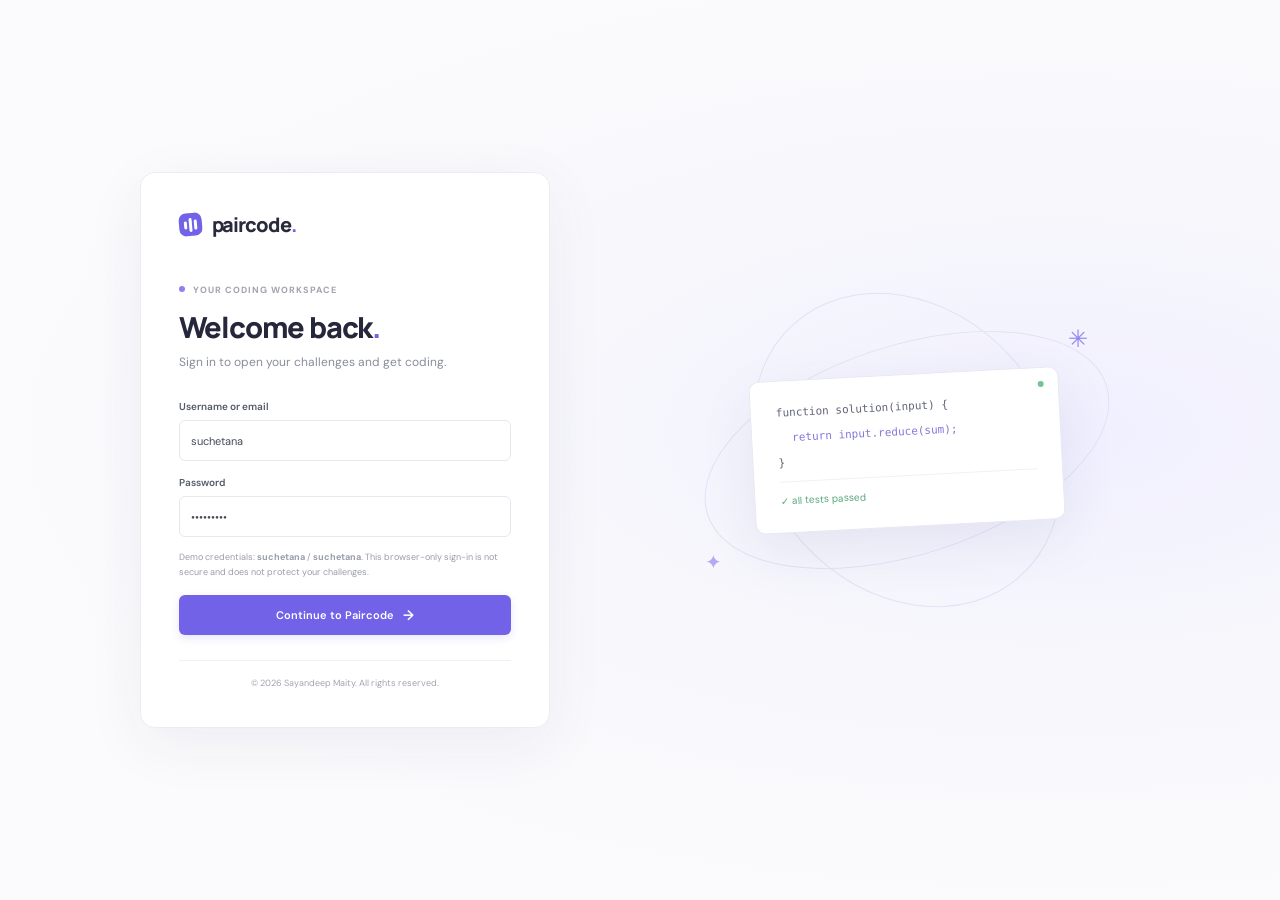
==== index.html @ 91f53c42 "Add Paircode challenge platform Co-authored-by: Copilot <223556219+Copilot@users.noreply.github.com>" ====
<!doctype html>
<html lang="en">
  <head>
    <meta charset="UTF-8" />
    <meta name="viewport" content="width=device-width, initial-scale=1.0" />
    <meta name="theme-color" content="#f6f7fb" />
    <title>Paircode — Coding challenges, together</title>
    <link rel="preconnect" href="https://fonts.googleapis.com" />
    <link rel="preconnect" href="https://fonts.gstatic.com" crossorigin />
    <link href="https://fonts.googleapis.com/css2?family=DM+Mono:wght@400;500&family=DM+Sans:wght@400;500;600;700&family=Manrope:wght@400;500;600;700;800&display=swap" rel="stylesheet" />
    <link rel="stylesheet" href="styles.css" />
  </head>
  <body>
    <section class="login-screen" id="login-screen" aria-labelledby="login-title">
      <div class="login-card">
        <a class="brand login-brand" href="#" aria-label="Paircode home">
          <span class="brand-mark"><span></span><span></span><span></span></span>
          <span>paircode<span class="brand-period">.</span></span>
        </a>
        <div class="login-heading">
          <span class="eyebrow"><span class="live-dot"></span> YOUR CODING WORKSPACE</span>
          <h1 id="login-title">Welcome back<span class="brand-period">.</span></h1>
          <p>Sign in to open your challenges and get coding.</p>
        </div>
        <form class="login-form" id="login-form">
          <label class="login-field">
            <span>Username or email</span>
            <input name="username" type="text" autocomplete="username" value="suchetana" placeholder="you@example.com" required />
          </label>
          <label class="login-field">
            <span>Password</span>
            <input name="password" type="password" autocomplete="current-password" value="suchetana" placeholder="Enter your password" required />
          </label>
          <p class="login-notice">Demo credentials: <strong>suchetana</strong> / <strong>suchetana</strong>. This browser-only sign-in is not secure and does not protect your challenges.</p>
          <p class="login-error" id="login-error" role="alert" hidden></p>
          <button class="login-submit" type="submit">Continue to Paircode <span>→</span></button>
        </form>
        <footer class="copyright">© 2026 Sayandeep Maity. All rights reserved.</footer>
      </div>
      <div class="login-decoration" aria-hidden="true">
        <div class="decoration-orbit orbit-one"></div>
        <div class="decoration-orbit orbit-two"></div>
        <div class="decoration-card"><span class="decoration-dot"></span><code>function solution(input) {</code><code class="decoration-indent">return input.reduce(sum);</code><code>}</code><span class="decoration-check">✓ all tests passed</span></div>
        <span class="decoration-spark spark-one">✳</span>
        <span class="decoration-spark spark-two">✦</span>
      </div>
    </section>

    <div class="app-shell" id="app-shell" hidden>
      <aside class="sidebar">
        <a class="brand" href="#" aria-label="Paircode home">
          <span class="brand-mark"><span></span><span></span><span></span></span>
          <span>paircode<span class="brand-period">.</span></span>
        </a>

        <div class="sidebar-section-heading">
          <span>YOUR WORKSPACE</span>
          <button class="icon-button add-question-button" aria-label="Add a question" title="Add a question">+</button>
        </div>
        <button class="nav-item active" id="all-challenges-button">
          <span class="nav-icon grid-icon">▦</span>
          <span>All challenges</span>
          <span class="nav-count" id="challenge-count">3</span>
        </button>
        <div class="sidebar-label">CHALLENGES</div>
        <nav class="challenge-list" id="challenge-list" aria-label="Challenges"></nav>

        <div class="sidebar-bottom">
          <div class="sidebar-tip">
            <div class="tip-icon">✳</div>
            <strong>Make it yours</strong>
            <p>Add a question and invite someone to solve it with you.</p>
            <button class="text-button add-question-button">Create a challenge <span>↗</span></button>
          </div>
          <div class="profile">
            <div class="avatar">Y</div>
            <div class="profile-copy"><strong>Your workspace</strong><span>Free plan</span></div>
            <button class="icon-button more-button" aria-label="Workspace options">···</button>
          </div>
        </div>
      </aside>

      <main class="main-area">
        <header class="topbar">
          <div class="breadcrumb"><span>Workspace</span><span class="crumb-slash">/</span><strong id="breadcrumb-title">Challenges</strong></div>
          <div class="topbar-actions">
            <button class="workspace-action" id="progress-button" aria-label="Open progress tracker"><span class="action-icon">◔</span><span>Progress</span><b id="progress-count">0/3</b></button>
            <button class="workspace-action" id="submissions-button" aria-label="Open submission history"><span class="action-icon">▤</span><span>Submissions</span><b id="submission-count">0</b></button>
            <div class="avatar-stack" aria-label="You are working solo">
              <div class="mini-avatar">Y</div>
              <button class="invite-button" id="invite-button"><span>＋</span> Invite</button>
            </div>
            <span class="topbar-divider"></span>
            <button class="icon-button help-button" id="help-button" aria-label="Help">?</button>
          </div>
        </header>

        <div class="workspace-content">
          <section class="problem-panel" aria-label="Challenge details">
            <div class="problem-scroll">
              <div class="problem-meta">
                <span class="eyebrow"><span class="live-dot"></span> CODING CHALLENGE</span>
                <button class="icon-button problem-menu" aria-label="Challenge options">···</button>
              </div>
              <div class="problem-title-row">
                <div>
                  <h1 id="problem-title">Sum Two Numbers</h1>
                  <div class="problem-tags" id="problem-tags"></div>
                </div>
              </div>
              <p class="problem-description" id="problem-description"></p>
              <div class="section-rule"></div>
              <section class="description-section">
                <h2><span class="section-symbol">▤</span> Description</h2>
                <div id="problem-body" class="rich-copy"></div>
              </section>
              <section class="description-section examples-section">
                <h2><span class="section-symbol">◉</span> Examples</h2>
                <div id="examples-list"></div>
              </section>
              <section class="description-section constraints-section">
                <h2><span class="section-symbol">⌘</span> Notes</h2>
                <ul id="notes-list"></ul>
              </section>
            </div>
            <div class="problem-footer">
              <span class="keyboard-hint"><kbd>⌘</kbd><kbd>↵</kbd> to run</span>
              <span class="saved-indicator"><span></span> All changes saved</span>
            </div>
          </section>

          <section class="editor-panel" aria-label="Code editor and test results">
            <div class="editor-topbar">
              <div class="file-tab"><span class="js-badge">JS</span><span>solution.js</span><span class="unsaved-dot" id="unsaved-dot"></span></div>
              <div class="editor-tools">
                <button class="editor-tool" id="reset-button" title="Reset code to starter">↺ <span>Reset</span></button>
                <span class="tool-divider"></span>
                <label class="language-select-wrap">
                  <span class="sr-only">Programming language</span>
                  <select id="language-select" aria-label="Programming language">
                    <option value="javascript">JavaScript</option>
                  </select>
                  <span class="select-caret">⌄</span>
                </label>
              </div>
            </div>
            <div class="editor-workspace">
              <div class="line-numbers" id="line-numbers" aria-hidden="true"></div>
              <textarea id="code-editor" spellcheck="false" autocapitalize="off" autocomplete="off" aria-label="JavaScript code editor"></textarea>
            </div>
            <div class="editor-statusbar">
              <span><span class="status-dot"></span> JavaScript</span>
              <span>UTF-8</span>
              <span>Spaces: 2</span>
              <span class="editor-status-right">Ln <b id="cursor-line">1</b>, Col <b id="cursor-column">1</b></span>
            </div>
            <div class="results-panel">
              <div class="results-header">
                <div class="results-title"><span class="results-icon">▤</span><strong>Test results</strong><span class="case-count" id="case-count">3 cases</span></div>
                <div class="result-actions">
                  <button class="run-button" id="run-button"><span class="play-icon">▶</span> Run tests <kbd>⌘ ↵</kbd></button>
                  <button class="submit-button" id="submit-button"><span>✓</span> Submit solution</button>
                </div>
              </div>
              <div class="results-content" id="results-content">
                <div class="empty-results">
                  <div class="empty-check">✓</div>
                  <div><strong>Ready when you are</strong><p>Run your code against the test cases to see how it does.</p></div>
                </div>
              </div>
              <div class="results-footer">
                <span id="result-summary">No runs yet</span>
                <button class="add-case-button" id="add-case-button"><span>＋</span> Add test case</button>
              </div>
            </div>
          </section>
        </div>
        <footer class="site-footer">© 2026 Sayandeep Maity. All rights reserved.</footer>
      </main>
    </div>

    <div class="toast" id="toast" role="status" aria-live="polite"></div>
    <dialog class="modal" id="question-modal">
      <form id="question-form" method="dialog">
        <div class="modal-heading">
          <div><span class="modal-kicker">NEW CHALLENGE</span><h2>Create a question</h2><p>Set a prompt and the test cases your solver needs to pass.</p></div>
          <button class="modal-close" type="button" aria-label="Close">×</button>
        </div>
        <label class="form-field"><span>Question title</span><input name="title" required maxlength="70" placeholder="e.g. Find the missing number" /></label>
        <div class="form-row">
          <label class="form-field"><span>Difficulty</span><select name="difficulty"><option>Easy</option><option>Medium</option><option>Hard</option></select></label>
          <label class="form-field"><span>Topic</span><input name="topic" maxlength="24" placeholder="e.g. Arrays" /></label>
        </div>
        <label class="form-field"><span>Question description</span><textarea name="description" required rows="4" placeholder="Describe the problem and what the function should return."></textarea></label>
        <div class="form-field">
          <span>Test cases <small>Use valid JSON for both input and expected output.</small></span>
          <div class="test-case-fields" id="new-question-tests"></div>
          <button class="subtle-button" type="button" id="add-question-test">＋ Add another test case</button>
        </div>
        <div class="modal-actions"><button class="cancel-button" type="button">Cancel</button><button class="primary-button" type="submit">Create challenge <span>→</span></button></div>
      </form>
    </dialog>

    <dialog class="modal compact-modal" id="case-modal">
      <form id="case-form" method="dialog">
        <div class="modal-heading"><div><span class="modal-kicker">TEST CASE</span><h2>Add a test case</h2><p>Give your solution another input to handle.</p></div><button class="modal-close" type="button" aria-label="Close">×</button></div>
        <label class="form-field"><span>Input <small>Valid JSON, such as [2, 7]</small></span><textarea name="input" required rows="3" placeholder="[2, 7]"></textarea></label>
        <label class="form-field"><span>Expected output <small>Valid JSON, such as 9</small></span><textarea name="expected" required rows="2" placeholder="9"></textarea></label>
        <div class="modal-actions"><button class="cancel-button" type="button">Cancel</button><button class="primary-button" type="submit">Add case <span>→</span></button></div>
      </form>
    </dialog>
    <dialog class="modal tracker-dialog" id="progress-modal">
      <div class="modal-heading">
        <div><span class="modal-kicker">YOUR ACTIVITY</span><h2>Progress tracker</h2><p>See what you have solved and what you are working on.</p></div>
        <button class="modal-close" type="button" aria-label="Close">×</button>
      </div>
      <div class="progress-overview">
        <div class="progress-ring" id="progress-ring"><strong id="progress-percentage">0%</strong><span>complete</span></div>
        <div class="progress-overview-copy"><strong id="progress-headline">0 of 3 challenges solved</strong><p>Pass every test case and submit your solution to mark a challenge complete.</p></div>
      </div>
      <div class="progress-track"><span id="progress-bar"></span></div>
      <div class="tracker-list" id="progress-list"></div>
      <p class="local-data-note">Progress is saved in this browser only. It is not shared with other participants.</p>
    </dialog>
    <dialog class="modal tracker-dialog submissions-dialog" id="submissions-modal">
      <div class="modal-heading">
        <div><span class="modal-kicker">YOUR CODE</span><h2>Submission history</h2><p>Review the code and test results from each submission.</p></div>
        <button class="modal-close" type="button" aria-label="Close">×</button>
      </div>
      <div class="submission-list" id="submission-list"></div>
      <p class="local-data-note">Submissions are saved in this browser only.</p>
    </dialog>
    <script src="app.js"></script>
  </body>
</html>
---- styles.css ----
:root {
  color-scheme: light;
  --ink: #25283a;
  --muted: #8c91a1;
  --line: #eceef3;
  --purple: #7162e8;
  --purple-dark: #5e50d1;
  --sidebar: #fbfbfd;
  --mono: "DM Mono", monospace;
  --sans: "DM Sans", sans-serif;
  --display: "Manrope", sans-serif;
}

* { box-sizing: border-box; }
body { margin: 0; min-width: 340px; min-height: 100vh; color: var(--ink); background: #f5f6fa; font-family: var(--sans); font-size: 13px; }
button, input, textarea, select { font: inherit; }
button { color: inherit; }
.app-shell { display: flex; min-height: 100vh; }
.sidebar { width: 244px; flex: 0 0 244px; display: flex; flex-direction: column; padding: 27px 15px 14px; background: var(--sidebar); border-right: 1px solid #eceef3; }
.brand { display: flex; align-items: center; gap: 10px; margin: 0 0 43px 9px; color: #292a3c; text-decoration: none; font-family: var(--display); font-size: 20px; font-weight: 800; letter-spacing: -1.1px; }
.brand-period { color: var(--purple); }
.brand-mark { height: 23px; width: 23px; display: flex; align-items: center; justify-content: center; gap: 2px; border-radius: 7px; background: var(--purple); transform: rotate(-5deg); }
.brand-mark span { width: 3px; border-radius: 3px; background: white; }
.brand-mark span:nth-child(1) { height: 8px; }.brand-mark span:nth-child(2) { height: 14px; }.brand-mark span:nth-child(3) { height: 10px; }
.sidebar-section-heading { padding: 0 8px 11px; display: flex; align-items: center; justify-content: space-between; color: #a5a9b7; font-size: 9px; font-weight: 700; letter-spacing: 1.05px; }
.icon-button { display: inline-flex; align-items: center; justify-content: center; border: 0; color: #999eac; background: transparent; cursor: pointer; }
.add-question-button.icon-button { width: 22px; height: 22px; border: 1px solid #e7e8ee; border-radius: 7px; color: #6f7280; font-size: 16px; }
.nav-item { display: flex; align-items: center; width: 100%; gap: 11px; border: 0; padding: 10px 10px; border-radius: 7px; color: #656a7b; background: transparent; text-align: left; cursor: pointer; font-size: 12px; }
.nav-item.active { color: #5e51d3; background: #f0efff; font-weight: 600; }
.nav-icon { width: 16px; text-align: center; font-size: 15px; }
.nav-count { margin-left: auto; color: #969aaa; font-size: 11px; }
.sidebar-label { margin: 31px 8px 10px; color: #a5a9b7; font-size: 9px; font-weight: 700; letter-spacing: 1px; }
.challenge-list { display: grid; gap: 4px; }
.challenge-item { display: flex; align-items: flex-start; gap: 9px; width: 100%; border: 0; border-radius: 7px; padding: 9px 8px; color: #717687; background: transparent; text-align: left; cursor: pointer; font-size: 11px; line-height: 1.45; transition: background .16s, color .16s; }
.challenge-item:hover { background: #f2f2f8; }.challenge-item.selected { color: #383a4c; background: #f3f2fb; font-weight: 600; }
.challenge-bullet { width: 7px; height: 7px; margin-top: 4px; flex: 0 0 7px; border: 1.5px solid #aaa4f3; border-radius: 50%; }
.challenge-item.selected .challenge-bullet { border-color: var(--purple); background: var(--purple); }
.sidebar-bottom { margin-top: auto; }
.sidebar-tip { margin: 16px 0 17px; padding: 14px 12px 12px; border: 1px solid #eeedf8; border-radius: 9px; background: linear-gradient(135deg,#f7f6ff,#fcfbff); }
.tip-icon { margin-bottom: 7px; color: var(--purple); font-size: 17px; }.sidebar-tip strong { font-size: 11px; }
.sidebar-tip p { margin: 6px 0 11px; color: #858a9a; font-size: 10px; line-height: 1.55; }
.text-button { display: flex; align-items: center; gap: 7px; border: 0; padding: 0; color: #6356d8; background: transparent; cursor: pointer; font-size: 10px; font-weight: 600; }
.profile { display: flex; align-items: center; gap: 9px; border-top: 1px solid var(--line); padding: 13px 3px 0; }
.avatar,.mini-avatar { display: grid; place-items: center; border-radius: 50%; color: white; background: #edaa7f; font-family: var(--display); font-weight: 700; }
.avatar { width: 30px; height: 30px; font-size: 12px; }.profile-copy { display: grid; gap: 3px; }.profile-copy strong { font-size: 10px; }.profile-copy span { color: #9b9eab; font-size: 9px; }.more-button { margin-left: auto; font-size: 16px; letter-spacing: 1px; }
.main-area { min-width: 0; flex: 1; }
.topbar { height: 66px; display: flex; align-items: center; justify-content: space-between; padding: 0 33px; border-bottom: 1px solid #eaecf2; background: rgba(255,255,255,.7); }
.breadcrumb { display: flex; align-items: center; gap: 11px; color: #a1a5b1; font-size: 11px; }.breadcrumb strong { color: #44475a; font-weight: 600; }.crumb-slash { color: #d1d3dc; }
.topbar-actions { display: flex; align-items: center; gap: 16px; }.avatar-stack { display: flex; align-items: center; }.mini-avatar { width: 24px; height: 24px; border: 2px solid white; font-size: 9px; }
.invite-button { height: 29px; margin-left: 7px; padding: 0 10px; border: 1px solid #e7e8ef; border-radius: 6px; color: #55596b; background: white; cursor: pointer; font-size: 10px; font-weight: 600; box-shadow: 0 1px 2px #20204408; }.invite-button span { color: #7162e8; font-size: 13px; margin-right: 4px; }
.topbar-divider { height: 19px; border-left: 1px solid #eaebf0; }.help-button { width: 22px; height: 22px; border: 1px solid #dcdfe8; border-radius: 50%; font-size: 11px; }
.workspace-content { height: calc(100vh - 96px); min-height: 530px; display: grid; grid-template-columns: minmax(310px, 40.5%) minmax(460px, 59.5%); padding: 20px 22px 22px; gap: 17px; }
.problem-panel,.editor-panel { min-width: 0; border: 1px solid #eaebf1; border-radius: 10px; background: #fff; box-shadow: 0 2px 9px #29294706; overflow: hidden; }
.problem-panel { display: flex; flex-direction: column; }.problem-scroll { min-height: 0; flex: 1; overflow-y: auto; padding: 26px 26px 20px; }
.problem-meta { display: flex; align-items: center; justify-content: space-between; }.eyebrow,.modal-kicker { color: #a0a3b0; font-size: 9px; letter-spacing: 1px; font-weight: 700; }.live-dot { display: inline-block; width: 6px; height: 6px; margin: 0 5px 1px 0; border-radius: 50%; background: #8c80f3; }
.problem-menu { font-size: 17px; letter-spacing: 1px; }.problem-title-row { margin-top: 16px; }
h1 { margin: 0; color: #25273a; font-family: var(--display); font-size: clamp(22px,2.3vw,29px); line-height: 1.25; letter-spacing: -1.15px; font-weight: 800; }
.problem-tags { display: flex; gap: 7px; margin-top: 12px; }.tag { padding: 4px 8px; border: 1px solid #eeeef3; border-radius: 5px; color: #797e8e; background: #fafafd; font-size: 9px; }.tag.easy { color: #4f9e77; border-color: #e2f2e8; background: #f2fbf5; }.tag.medium { color: #c1843e; border-color: #f5e9d8; background: #fffbf4; }.tag.hard { color: #cf6767; border-color: #f5e0e0; background: #fff7f7; }
.problem-description { margin: 16px 0 20px; color: #828797; font-size: 12px; line-height: 1.7; }.section-rule { height: 1px; margin-bottom: 20px; background: #f0f1f5; }
.description-section { margin-bottom: 23px; }.description-section h2 { display: flex; align-items: center; gap: 8px; margin: 0 0 11px; color: #44475a; font-family: var(--display); font-size: 12px; font-weight: 700; }.section-symbol { color: #8e83e9; font-size: 14px; }
.rich-copy { color: #777c8c; font-size: 11px; line-height: 1.8; white-space: pre-line; }.rich-copy strong { color: #525667; font-weight: 600; }
.example-card { margin-bottom: 8px; padding: 11px 12px; border: 1px solid #f0f0f4; border-radius: 7px; background: #fbfbfd; }.example-title { margin-bottom: 7px; color: #999daa; font-size: 9px; font-weight: 600; }.example-line { display: flex; gap: 10px; margin-top: 4px; color: #838898; font-size: 10px; }.example-line code { color: #53576a; font-family: var(--mono); font-size: 9px; overflow-wrap: anywhere; }.example-line .line-key { width: 45px; flex: 0 0 45px; color: #a1a5b1; }
.constraints-section ul { margin: 0; padding-left: 15px; color: #828797; font-size: 10px; line-height: 1.9; }.constraints-section li::marker { color: #b2aaf1; }
.problem-footer { height: 42px; flex: 0 0 42px; display: flex; align-items: center; justify-content: space-between; padding: 0 17px; border-top: 1px solid #f0f1f5; color: #a1a5b2; font-size: 9px; }.keyboard-hint { display: flex; align-items: center; gap: 4px; }.keyboard-hint kbd,.run-button kbd { padding: 2px 4px; border: 1px solid #ececf2; border-radius: 4px; color: #9397a5; background: #fafafd; font: 9px var(--sans); }.saved-indicator { display: flex; align-items: center; gap: 5px; }.saved-indicator span { width: 5px; height: 5px; border-radius: 50%; background: #6ec496; }
.editor-panel { display: flex; flex-direction: column; }.editor-topbar { height: 45px; flex: 0 0 45px; display: flex; align-items: center; justify-content: space-between; padding: 0 16px; border-bottom: 1px solid #eff0f5; }.file-tab { align-self: stretch; display: flex; align-items: center; gap: 7px; border-bottom: 2px solid var(--purple); color: #55596b; font-size: 10px; }.js-badge { display: grid; place-items: center; width: 15px; height: 15px; border-radius: 3px; color: #806d19; background: #f5de65; font-size: 8px; font-weight: 700; }.unsaved-dot { display: none; width: 5px; height: 5px; border-radius: 50%; background: #f2a64b; }.unsaved-dot.visible { display: inline-block; }
.editor-tools { display: flex; align-items: center; gap: 11px; }.editor-tool { border: 0; color: #898d9a; background: transparent; cursor: pointer; font-size: 11px; }.editor-tool span { margin-left: 3px; font-size: 10px; }.tool-divider { height: 17px; border-left: 1px solid #eceef2; }.language-select-wrap { position: relative; display: flex; align-items: center; }.language-select-wrap select { appearance: none; width: 92px; border: 0; outline: 0; color: #686c7c; background: transparent; cursor: pointer; font-size: 10px; }.select-caret { margin-left: -13px; color: #a3a6b2; pointer-events: none; }
.editor-workspace { position: relative; min-height: 190px; flex: 1; display: flex; padding: 17px 13px 17px 0; background: #fdfdff; overflow: auto; }.line-numbers { width: 46px; flex: 0 0 46px; padding: 0 13px 0 0; color: #c0c2cc; text-align: right; white-space: pre; user-select: none; font: 11px/21px var(--mono); }.editor-workspace textarea { min-width: 0; min-height: 100%; flex: 1; resize: none; border: 0; outline: 0; padding: 0; color: #4c5062; background: transparent; tab-size: 2; white-space: pre; font: 11px/21px var(--mono); caret-color: var(--purple); }.editor-workspace textarea::selection { background: #e8e5ff; }
.editor-statusbar { height: 25px; flex: 0 0 25px; display: flex; align-items: center; gap: 15px; padding: 0 12px; border-top: 1px solid #f0f1f5; color: #a1a5b2; background: #fbfbfd; font-size: 9px; }.status-dot { display: inline-block; width: 5px; height: 5px; margin-right: 4px; border-radius: 50%; background: #e9ca53; }.editor-status-right { margin-left: auto; }.editor-status-right b { color: #777b89; font-weight: 500; }
.results-panel { height: 43%; min-height: 202px; flex: 0 0 43%; display: flex; flex-direction: column; border-top: 1px solid #e9eaf0; background: #fff; }.results-header { height: 48px; flex: 0 0 48px; display: flex; align-items: center; justify-content: space-between; padding: 0 15px; }.results-title { display: flex; align-items: center; gap: 8px; }.results-title strong { color: #494c5e; font-size: 11px; }.results-icon { color: #9990e9; font-size: 15px; }.case-count { padding: 3px 6px; border-radius: 4px; color: #9296a3; background: #f5f5f9; font-size: 9px; }.run-button { height: 30px; display: flex; align-items: center; gap: 7px; border: 0; border-radius: 6px; padding: 0 9px; color: #fff; background: var(--purple); cursor: pointer; font-size: 10px; font-weight: 600; box-shadow: 0 2px 4px #7162e829; transition: background .15s, transform .15s; }.run-button:hover { background: var(--purple-dark); transform: translateY(-1px); }.run-button:disabled { opacity: .7; cursor: wait; }.play-icon { font-size: 8px; }.run-button kbd { margin-left: 2px; border-color: #ffffff40; color: #eeeaff; background: #ffffff1c; font-size: 8px; }
.results-content { min-height: 0; flex: 1; padding: 0 15px; overflow-y: auto; }.empty-results { height: 100%; min-height: 88px; display: flex; align-items: center; justify-content: center; gap: 12px; }.empty-check { display: grid; place-items: center; width: 30px; height: 30px; border: 1px dashed #d6d3f2; border-radius: 50%; color: #958be8; background: #faf9ff; font-size: 14px; }.empty-results strong { color: #5a5d6e; font-size: 10px; }.empty-results p { margin: 4px 0 0; color: #a0a3b0; font-size: 9px; }
.result-case { margin-bottom: 9px; border: 1px solid #edeef3; border-radius: 7px; overflow: hidden; }.result-case-head { display: flex; align-items: center; justify-content: space-between; padding: 8px 10px; color: #777b8a; background: #fbfbfd; font-size: 9px; }.result-case-head strong { color: #55596a; font-size: 10px; font-weight: 600; }.result-case-head .pass-label { color: #44a374; }.result-case-head .fail-label { color: #d56d6d; }.result-case-body { display: grid; grid-template-columns: 1fr 1fr; gap: 8px; padding: 9px 10px; }.result-value { min-width: 0; }.result-value span { display: block; margin-bottom: 4px; color: #a0a3b0; font-size: 8px; text-transform: uppercase; letter-spacing: .4px; }.result-value code { display: block; color: #5c6070; font: 9px/1.5 var(--mono); overflow-wrap: anywhere; white-space: pre-wrap; }.case-error { padding: 0 10px 8px; color: #cb6969; font-size: 9px; line-height: 1.5; }.run-error { margin: 10px 0; padding: 10px; border: 1px solid #f5dddd; border-radius: 6px; color: #ba5555; background: #fff9f9; font: 10px/1.5 var(--mono); white-space: pre-wrap; }
.results-footer { height: 35px; flex: 0 0 35px; display: flex; align-items: center; justify-content: space-between; padding: 0 15px; border-top: 1px solid #f0f1f5; color: #a0a3b0; font-size: 9px; }.add-case-button { border: 0; padding: 5px 0; color: #777b8a; background: transparent; cursor: pointer; font-size: 9px; }.add-case-button:hover { color: var(--purple); }.add-case-button span { color: #8479e7; font-size: 12px; }
.toast { position: fixed; z-index: 10; right: 24px; bottom: 24px; max-width: min(360px, calc(100vw - 32px)); padding: 11px 15px; border: 1px solid #e8e7f4; border-radius: 8px; color: #4d5061; background: white; box-shadow: 0 8px 28px #2828471c; opacity: 0; transform: translateY(8px); pointer-events: none; transition: opacity .2s, transform .2s; font-size: 11px; }.toast.visible { opacity: 1; transform: translateY(0); }
.modal { width: min(540px, calc(100vw - 30px)); max-height: calc(100vh - 30px); padding: 26px; border: 1px solid #e9e9f0; border-radius: 12px; color: var(--ink); background: white; box-shadow: 0 24px 80px #20203930; overflow-y: auto; }.modal::backdrop { background: #22223663; backdrop-filter: blur(2px); }.modal-heading { display: flex; align-items: flex-start; justify-content: space-between; margin-bottom: 22px; }.modal-heading h2 { margin: 7px 0 4px; font-family: var(--display); font-size: 21px; letter-spacing: -.6px; }.modal-heading p { margin: 0; color: #898d9b; font-size: 11px; line-height: 1.6; }.modal-close { width: 27px; height: 27px; border: 1px solid #ececf2; border-radius: 7px; color: #868a98; background: white; cursor: pointer; font-size: 19px; line-height: 1; }.form-field { display: grid; gap: 7px; margin-bottom: 15px; color: #55596a; font-size: 10px; font-weight: 600; }.form-field small { margin-left: 5px; color: #a0a3b0; font-size: 9px; font-weight: 400; }.form-field input,.form-field textarea,.form-field select { width: 100%; border: 1px solid #e7e8ef; border-radius: 6px; padding: 9px 10px; outline: 0; color: #44485a; background: #fff; font-size: 11px; font-weight: 400; }.form-field input:focus,.form-field textarea:focus,.form-field select:focus { border-color: #a9a1f1; box-shadow: 0 0 0 3px #7769eb15; }.form-field textarea { resize: vertical; line-height: 1.55; }.form-row { display: grid; grid-template-columns: 1fr 1fr; gap: 12px; }.test-case-fields { display: grid; gap: 9px; }.test-case-input { display: grid; grid-template-columns: 1fr 1fr; gap: 9px; padding: 9px; border: 1px solid #eeeeF3; border-radius: 7px; background: #fcfcfe; }.test-case-input label { display: grid; gap: 5px; color: #a0a3b0; font-size: 8px; font-weight: 500; }.test-case-input textarea { min-height: 40px; padding: 7px; font: 9px/1.5 var(--mono); }.subtle-button { justify-self: start; margin-top: 9px; border: 0; padding: 0; color: #7568dd; background: transparent; cursor: pointer; font-size: 10px; }.modal-actions { display: flex; justify-content: flex-end; gap: 8px; margin-top: 21px; padding-top: 15px; border-top: 1px solid #f0f1f5; }.cancel-button,.primary-button { height: 34px; border: 1px solid #e7e8ef; border-radius: 6px; padding: 0 12px; cursor: pointer; font-size: 10px; font-weight: 600; }.cancel-button { color: #737787; background: white; }.primary-button { border-color: var(--purple); color: white; background: var(--purple); }.primary-button span { margin-left: 7px; }.compact-modal { width: min(430px,calc(100vw - 30px)); }
.sr-only { position: absolute; width: 1px; height: 1px; padding: 0; margin: -1px; overflow: hidden; clip: rect(0,0,0,0); white-space: nowrap; border: 0; }
.app-shell[hidden] { display: none; }
.login-screen { position: relative; min-height: 100vh; display: grid; grid-template-columns: minmax(320px, 460px) minmax(280px, 1fr); align-items: center; justify-content: center; gap: clamp(30px, 8vw, 110px); padding: 48px max(7vw, 24px); overflow: hidden; background: radial-gradient(ellipse at 82% 48%, #f0efff 0, #f7f7fc 34%, #fbfbfd 73%); }
.login-brand > span:last-child { display: inline; }
.login-card { position: relative; z-index: 1; width: 100%; max-width: 410px; justify-self: end; padding: 38px; border: 1px solid #ececf3; border-radius: 15px; background: #fff; box-shadow: 0 16px 60px #302a6510; }
.login-brand { margin: 0 0 46px; }
.login-heading .eyebrow { display: block; margin-bottom: 13px; }
.login-heading h1 { font-size: 29px; letter-spacing: -1.2px; }
.login-heading p { margin: 8px 0 27px; color: #898d9b; font-size: 12px; line-height: 1.65; }
.login-form { display: grid; gap: 15px; }
.login-field { display: grid; gap: 7px; color: #55596a; font-size: 10px; font-weight: 600; }
.login-field input { height: 41px; width: 100%; border: 1px solid #e7e8ef; border-radius: 6px; padding: 0 11px; outline: 0; color: #44485a; background: #fff; font-size: 11px; font-weight: 400; }
.login-field input:focus { border-color: #a9a1f1; box-shadow: 0 0 0 3px #7769eb15; }
.login-field input::placeholder { color: #b2b4bf; }
.login-notice { margin: -2px 0 1px; color: #999daa; font-size: 9px; line-height: 1.6; }
.login-error { margin: 0; color: #bf5656; font-size: 10px; line-height: 1.5; }
.login-submit { height: 40px; display: flex; align-items: center; justify-content: center; gap: 9px; border: 0; border-radius: 6px; color: #fff; background: var(--purple); cursor: pointer; font-size: 11px; font-weight: 600; box-shadow: 0 3px 8px #7162e82a; transition: background .15s, transform .15s; }
.login-submit:hover { background: var(--purple-dark); transform: translateY(-1px); }
.login-submit span { font-size: 14px; }
.copyright { margin-top: 25px; padding-top: 16px; border-top: 1px solid #f0f1f5; color: #a1a5b2; text-align: center; font-size: 9px; }
.login-decoration { position: relative; width: min(100%, 510px); height: 330px; justify-self: start; display: grid; place-items: center; }
.decoration-orbit { position: absolute; border: 1px solid #e3e1f5; border-radius: 50%; transform: rotate(-18deg); }
.orbit-one { width: 420px; height: 210px; }.orbit-two { width: 340px; height: 280px; transform: rotate(48deg); }
.decoration-card { position: relative; z-index: 1; width: 310px; display: grid; gap: 12px; padding: 25px; border: 1px solid #e9e8f3; border-radius: 10px; color: #626579; background: #fff; box-shadow: 0 18px 55px #38316814; font: 11px var(--mono); transform: rotate(-3deg); }
.decoration-dot { position: absolute; top: 13px; right: 14px; width: 6px; height: 6px; border-radius: 50%; background: #72c595; }.decoration-indent { padding-left: 15px; color: #8278d8; }.decoration-check { padding-top: 12px; border-top: 1px solid #f0f1f5; color: #58a77c; font: 10px var(--sans); }
.decoration-spark { position: absolute; color: #9187ed; }.spark-one { top: 38px; right: 74px; font-size: 24px; }.spark-two { bottom: 40px; left: 53px; color: #b8a8f2; font-size: 20px; }
.site-footer { height: 30px; display: flex; align-items: center; justify-content: center; color: #a1a5b2; font-size: 9px; }
@media (max-width: 1000px) { .login-screen { grid-template-columns: minmax(300px, 410px) minmax(200px, 1fr); gap: 35px; padding: 35px; }.login-card { padding: 30px; }.login-decoration { transform: scale(.84); transform-origin: left center; } }
@media (max-width: 740px) { .login-screen { min-height: 100vh; grid-template-columns: minmax(0, 410px); justify-content: center; padding: 24px 17px; }.login-card { justify-self: center; padding: 27px 24px; }.login-brand { margin-bottom: 35px; }.login-decoration { display: none; }.site-footer { height: 32px; }.workspace-content { height: calc(100vh - 90px); min-height: calc(100vh - 90px); } }
@media (max-width: 420px) { .login-card { padding: 25px 20px; }.login-heading h1 { font-size: 26px; } }
@media (max-width: 1050px) { .sidebar { width: 215px; flex-basis: 215px; }.workspace-content { grid-template-columns: minmax(280px, 40%) minmax(420px, 60%); padding: 14px; gap: 12px; }.problem-scroll { padding: 22px 19px; }.topbar { padding: 0 20px; } }
@media (max-width: 1000px) { .sidebar { width: 62px; flex-basis: 62px; padding: 22px 9px 12px; }.brand { justify-content: center; margin: 0 0 39px; }.brand > span:last-child,.sidebar-section-heading > span,.sidebar-section-heading button,.nav-item:not(.active) span:not(.nav-icon),.nav-item > span:not(.nav-icon):not(.nav-count),.nav-count,.sidebar-label,.challenge-list,.sidebar-bottom { display: none; }.nav-item { justify-content: center; padding: 11px 0; }.nav-icon { font-size: 17px; }.workspace-content { grid-template-columns: minmax(260px, 41fr) minmax(370px, 59fr); padding: 12px; gap: 10px; }.topbar { height: 58px; }.workspace-content { height: calc(100vh - 88px); min-height: 530px; }.problem-scroll { padding: 18px 15px; } }
@media (max-width: 740px) { .sidebar { display: none; }.topbar { padding: 0 15px; }.breadcrumb strong { max-width: 38vw; overflow: hidden; text-overflow: ellipsis; white-space: nowrap; }.mini-avatar { display: none; }.workspace-content { height: auto; min-height: calc(100vh - 58px); display: flex; flex-direction: column; padding: 10px; }.problem-panel { min-height: 470px; max-height: 58vh; }.editor-panel { min-height: 580px; }.editor-workspace { min-height: 235px; }.results-panel { height: 250px; flex-basis: 250px; }.problem-scroll { padding: 19px 18px; }.problem-description { margin-bottom: 14px; } }
@media (max-width: 420px) { .breadcrumb { gap: 7px; font-size: 10px; }.help-button { display: none; }.editor-tool span { display: none; }.editor-tools { gap: 8px; }.editor-topbar { padding: 0 10px; }.run-button kbd { display: none; }.results-header { padding: 0 10px; }.results-content { padding: 0 10px; }.result-case-body { gap: 5px; padding: 8px; }.modal { padding: 19px; }.form-row { gap: 8px; } }
.workspace-action { height: 29px; display: flex; align-items: center; gap: 6px; border: 1px solid #e7e8ef; border-radius: 6px; padding: 0 8px; color: #626678; background: #fff; cursor: pointer; font-size: 10px; font-weight: 600; white-space: nowrap; }
.workspace-action:hover { border-color: #d8d4f5; color: #5e51d3; background: #fbfaff; }
.workspace-action .action-icon { color: #8379df; font-size: 13px; }
.workspace-action b { padding: 2px 4px; border-radius: 4px; color: #8a8e9d; background: #f5f5f9; font-size: 8px; font-weight: 600; }
.topbar-actions { gap: 8px; }
.result-actions { display: flex; align-items: center; gap: 7px; }
.submit-button { height: 30px; display: flex; align-items: center; gap: 5px; border: 1px solid #e4e0f9; border-radius: 6px; padding: 0 9px; color: #6155c6; background: #f8f7ff; cursor: pointer; font-size: 10px; font-weight: 600; white-space: nowrap; }
.submit-button:hover { border-color: #c9c3f1; background: #f1efff; }
.submit-button:disabled { opacity: .65; cursor: wait; }
.tracker-dialog { width: min(560px, calc(100vw - 30px)); }
.progress-overview { display: flex; align-items: center; gap: 16px; padding: 15px; border: 1px solid #eeedf7; border-radius: 9px; background: linear-gradient(120deg,#faf9ff,#fff); }
.progress-ring { width: 70px; height: 70px; flex: 0 0 70px; display: flex; flex-direction: column; align-items: center; justify-content: center; border-radius: 50%; background: conic-gradient(var(--purple) var(--progress-value, 0%), #eeedf5 0); position: relative; }
.progress-ring::before { position: absolute; inset: 5px; border-radius: 50%; background: #fff; content: ""; }
.progress-ring strong,.progress-ring span { z-index: 1; }.progress-ring strong { color: #49445f; font-family: var(--display); font-size: 15px; }.progress-ring span { color: #a0a3b0; font-size: 8px; }
.progress-overview-copy strong { color: #494c5e; font-size: 12px; }.progress-overview-copy p { margin: 5px 0 0; color: #9296a3; font-size: 10px; line-height: 1.5; }
.progress-track { height: 5px; margin: 12px 0 15px; border-radius: 5px; background: #efeff5; overflow: hidden; }.progress-track span { height: 100%; display: block; border-radius: inherit; background: var(--purple); transition: width .2s; }
.tracker-list,.submission-list { display: grid; gap: 8px; max-height: min(40vh, 350px); overflow-y: auto; }
.tracker-row { min-height: 52px; display: flex; align-items: center; justify-content: space-between; gap: 12px; border: 1px solid #edeef3; border-radius: 7px; padding: 9px 11px; background: #fff; text-align: left; cursor: pointer; }
.tracker-row:hover { border-color: #d9d5f6; background: #fcfbff; }.tracker-row-copy { display: grid; gap: 4px; min-width: 0; }.tracker-row-copy strong { color: #4e5263; font-size: 10px; }.tracker-row-copy small { color: #9b9eab; font-size: 9px; }
.tracker-status { flex: 0 0 auto; border-radius: 5px; padding: 4px 7px; font-size: 9px; font-weight: 600; white-space: nowrap; }.tracker-status.solved { color: #48976f; background: #eff9f2; }.tracker-status.attempted { color: #c17d3c; background: #fff7ed; }.tracker-status.in-progress { color: #6357ce; background: #f2f0ff; }.tracker-status.not-started { color: #8d91a0; background: #f5f5f8; }
.local-data-note { margin: 15px 0 0; color: #a0a3b0; font-size: 9px; line-height: 1.5; }
.submission-entry { border: 1px solid #edeef3; border-radius: 7px; padding: 11px; }.submission-entry-header { display: flex; align-items: center; justify-content: space-between; gap: 10px; }.submission-entry-header > strong { color: #4e5263; font-size: 10px; }.submission-entry > p { margin: 6px 0 9px; color: #9b9eab; font-size: 9px; }
.submission-details { border-top: 1px solid #f0f1f5; padding-top: 8px; }.submission-details summary { color: #685dd0; cursor: pointer; font-size: 9px; font-weight: 600; }
.submission-code { max-height: 220px; margin: 9px 0; border-radius: 6px; padding: 10px; color: #55596b; background: #f8f8fb; overflow: auto; white-space: pre-wrap; overflow-wrap: anywhere; font: 9px/1.6 var(--mono); }
.submission-outcomes { display: grid; gap: 6px; }.submission-case { border: 1px solid #f0f1f5; border-radius: 5px; padding: 7px; }.submission-case strong { font-size: 9px; }.submission-case p { margin: 4px 0 0; color: #777b8a; overflow-wrap: anywhere; font: 9px/1.5 var(--mono); }.submission-case .pass-label { color: #44a374; }.submission-case .fail-label { color: #d56d6d; }
.history-empty { padding: 28px 15px; border: 1px dashed #e7e7f0; border-radius: 8px; text-align: center; }.history-empty strong { color: #595d6e; font-size: 11px; }.history-empty p { max-width: 300px; margin: 7px auto 0; color: #999daa; font-size: 10px; line-height: 1.55; }
.submission-header-actions { display: flex; align-items: center; justify-content: flex-end; gap: 6px; }
.download-submission { border: 1px solid #e7e5f4; border-radius: 5px; padding: 4px 7px; color: #655bc1; background: #faf9ff; cursor: pointer; font-size: 8px; font-weight: 600; white-space: nowrap; }
.download-submission:hover { border-color: #d2cef0; background: #f2f0ff; }
@media (max-width: 420px) { .submission-entry-header { align-items: flex-start; flex-direction: column; }.submission-header-actions { width: 100%; justify-content: space-between; } }
@media (max-width: 740px) { .topbar-actions { gap: 6px; }.workspace-action { gap: 4px; padding: 0 6px; }.workspace-action > span:not(.action-icon) { display: none; }.avatar-stack { display: none; }.topbar-divider { display: none; }.help-button { display: none; }.results-header { gap: 6px; }.result-actions { gap: 5px; }.run-button,.submit-button { gap: 5px; padding: 0 7px; font-size: 9px; }.run-button kbd { display: none; } }
@media (max-width: 420px) { .workspace-action { padding: 0 5px; }.workspace-action b { font-size: 7px; }.result-actions { gap: 4px; }.submit-button { font-size: 8px; }.results-title { gap: 5px; }.case-count { padding: 3px 4px; } }
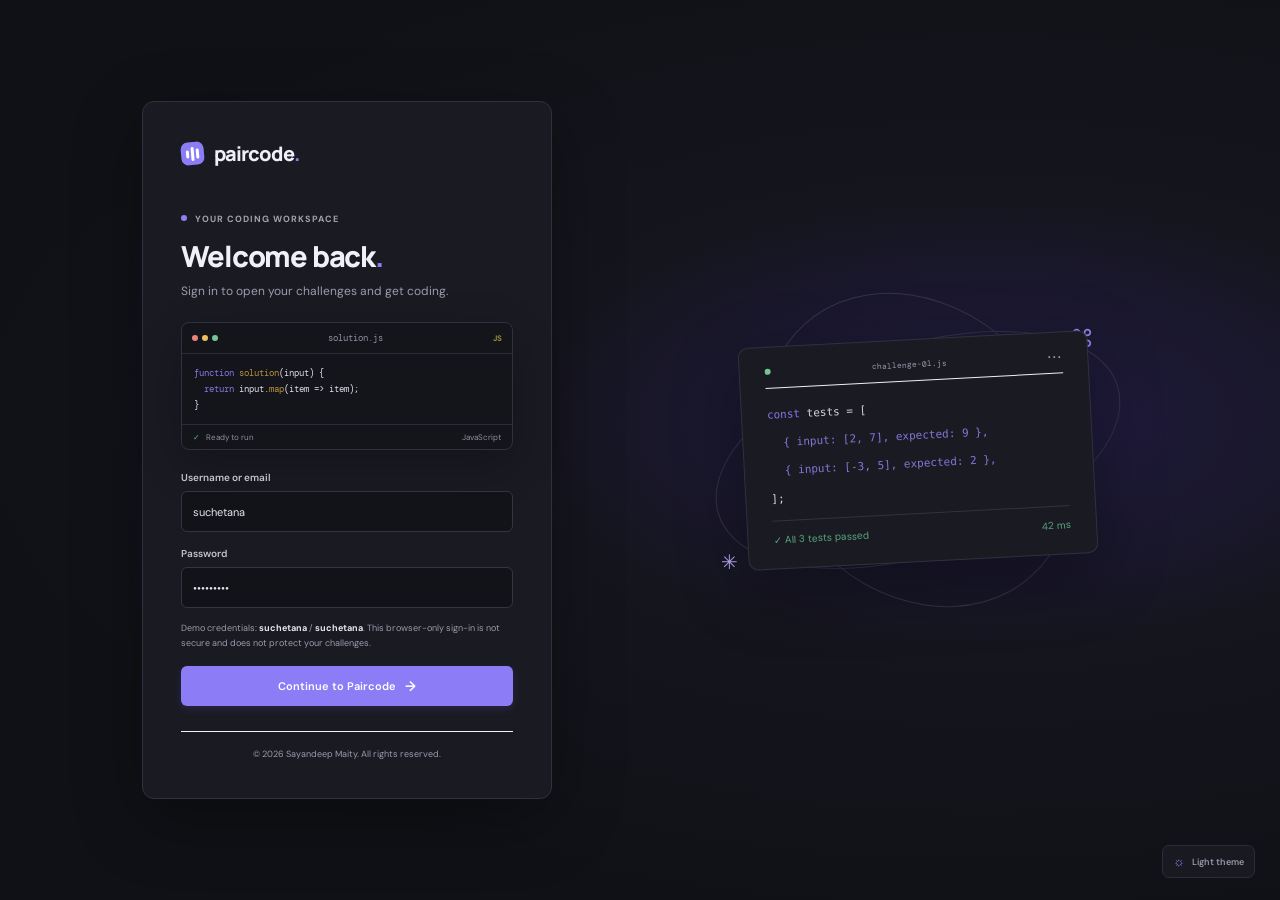
==== commit 9ec6294c: "Add participant dashboard and theme toggle Co-authored-by: Copilot <223556219+Copilot@users.noreply." ====
--- a/index.html
+++ b/index.html
@@ -3,14 +3,14 @@
   <head>
     <meta charset="UTF-8" />
     <meta name="viewport" content="width=device-width, initial-scale=1.0" />
-    <meta name="theme-color" content="#f6f7fb" />
+    <meta name="theme-color" content="#101116" />
     <title>Paircode — Coding challenges, together</title>
     <link rel="preconnect" href="https://fonts.googleapis.com" />
     <link rel="preconnect" href="https://fonts.gstatic.com" crossorigin />
     <link href="https://fonts.googleapis.com/css2?family=DM+Mono:wght@400;500&family=DM+Sans:wght@400;500;600;700&family=Manrope:wght@400;500;600;700;800&display=swap" rel="stylesheet" />
     <link rel="stylesheet" href="styles.css" />
   </head>
-  <body>
+  <body data-theme="dark">
     <section class="login-screen" id="login-screen" aria-labelledby="login-title">
       <div class="login-card">
         <a class="brand login-brand" href="#" aria-label="Paircode home">
@@ -21,6 +21,13 @@
           <span class="eyebrow"><span class="live-dot"></span> YOUR CODING WORKSPACE</span>
           <h1 id="login-title">Welcome back<span class="brand-period">.</span></h1>
           <p>Sign in to open your challenges and get coding.</p>
+        </div>
+        <div class="login-code-window" aria-label="Coding workspace preview">
+          <div class="login-code-top"><span><i></i><i></i><i></i></span><code>solution.js</code><span>JS</span></div>
+          <pre><span class="code-purple">function</span> <span class="code-yellow">solution</span>(input) {
+  <span class="code-purple">return</span> input.<span class="code-yellow">map</span>(item =&gt; item);
+}</pre>
+          <div class="login-code-status"><span>✓</span> Ready to run <span class="code-status-right">JavaScript</span></div>
         </div>
         <form class="login-form" id="login-form">
           <label class="login-field">
@@ -40,10 +47,18 @@
       <div class="login-decoration" aria-hidden="true">
         <div class="decoration-orbit orbit-one"></div>
         <div class="decoration-orbit orbit-two"></div>
-        <div class="decoration-card"><span class="decoration-dot"></span><code>function solution(input) {</code><code class="decoration-indent">return input.reduce(sum);</code><code>}</code><span class="decoration-check">✓ all tests passed</span></div>
-        <span class="decoration-spark spark-one">✳</span>
-        <span class="decoration-spark spark-two">✦</span>
-      </div>
+        <div class="decoration-card">
+          <div class="decoration-card-top"><span class="decoration-dot"></span><span>challenge-01.js</span><span>•••</span></div>
+          <code><span class="code-purple">const</span> tests = [</code>
+          <code class="decoration-indent">{ input: [2, 7], expected: 9 },</code>
+          <code class="decoration-indent">{ input: [-3, 5], expected: 2 },</code>
+          <code>];</code>
+          <span class="decoration-check">✓  All 3 tests passed <span>42 ms</span></span>
+        </div>
+        <span class="decoration-spark spark-one">⌘</span>
+        <span class="decoration-spark spark-two">✳</span>
+      </div>
+      <button class="theme-toggle login-theme-toggle" type="button" aria-label="Switch to light theme"><span class="theme-toggle-icon">☼</span><span class="theme-toggle-label">Light theme</span></button>
     </section>
 
     <div class="app-shell" id="app-shell" hidden>
@@ -175,7 +190,7 @@
             </div>
           </section>
         </div>
-        <footer class="site-footer">© 2026 Sayandeep Maity. All rights reserved.</footer>
+        <footer class="site-footer"><span>© 2026 Sayandeep Maity. All rights reserved.</span><button class="theme-toggle" type="button" aria-label="Switch to light theme"><span class="theme-toggle-icon">☼</span><span class="theme-toggle-label">Light theme</span></button></footer>
       </main>
     </div>
 
@@ -230,6 +245,7 @@
       <div class="submission-list" id="submission-list"></div>
       <p class="local-data-note">Submissions are saved in this browser only.</p>
     </dialog>
+    <script src="theme.js"></script>
     <script src="app.js"></script>
   </body>
 </html>
--- a/styles.css
+++ b/styles.css
@@ -1,18 +1,24 @@
 :root {
-  color-scheme: light;
+  color-scheme: dark;
   --ink: #25283a;
   --muted: #8c91a1;
   --line: #eceef3;
   --purple: #7162e8;
   --purple-dark: #5e50d1;
-  --sidebar: #fbfbfd;
+  --sidebar: #14151b;
+  --surface: #191a21;
+  --surface-raised: #20212a;
+  --canvas: #101116;
+  --border: #2b2c36;
+  --text: #e7e7f0;
+  --text-muted: #9698a8;
   --mono: "DM Mono", monospace;
   --sans: "DM Sans", sans-serif;
   --display: "Manrope", sans-serif;
 }
 
 * { box-sizing: border-box; }
-body { margin: 0; min-width: 340px; min-height: 100vh; color: var(--ink); background: #f5f6fa; font-family: var(--sans); font-size: 13px; }
+body { margin: 0; min-width: 340px; min-height: 100vh; color: var(--text); background: var(--canvas); font-family: var(--sans); font-size: 13px; }
 button, input, textarea, select { font: inherit; }
 button { color: inherit; }
 .app-shell { display: flex; min-height: 100vh; }
@@ -136,5 +142,207 @@
 .download-submission { border: 1px solid #e7e5f4; border-radius: 5px; padding: 4px 7px; color: #655bc1; background: #faf9ff; cursor: pointer; font-size: 8px; font-weight: 600; white-space: nowrap; }
 .download-submission:hover { border-color: #d2cef0; background: #f2f0ff; }
 @media (max-width: 420px) { .submission-entry-header { align-items: flex-start; flex-direction: column; }.submission-header-actions { width: 100%; justify-content: space-between; } }
+:root {
+  color-scheme: dark;
+  --ink: #ececf4;
+  --muted: #989aaa;
+  --line: #2b2c36;
+  --purple: #8c7cf6;
+  --purple-dark: #7768ed;
+  --sidebar: #14151b;
+  --surface: #191a21;
+  --surface-raised: #20212a;
+  --canvas: #101116;
+  --border: #2b2c36;
+  --text: #e7e7f0;
+  --text-muted: #9698a8;
+}
+body[data-theme="light"] {
+  color-scheme: light;
+  --ink: #25283a;
+  --muted: #8c91a1;
+  --line: #eceef3;
+  --purple: #7162e8;
+  --purple-dark: #5e50d1;
+  --sidebar: #fbfbfd;
+  --surface: #fff;
+  --surface-raised: #fbfbfd;
+  --canvas: #f5f6fa;
+  --border: #eaebf1;
+  --text: #25283a;
+  --text-muted: #8c91a1;
+}
+body[data-theme="dark"] { background: var(--canvas); color: var(--text); }
+body[data-theme="dark"] .login-screen { background: radial-gradient(ellipse at 77% 47%, #211b43 0, #15151e 34%, #101116 74%); }
+body[data-theme="dark"] .login-card,
+body[data-theme="dark"] .decoration-card { border-color: #30313e; color: #e7e7f0; background: #191a22; box-shadow: 0 20px 70px #0005; }
+body[data-theme="dark"] .login-heading h1,
+body[data-theme="dark"] h1 { color: #f1f0f8; }
+body[data-theme="dark"] .login-heading p,
+body[data-theme="dark"] .login-notice,
+body[data-theme="dark"] .copyright { color: #9a9cac; }
+body[data-theme="dark"] .login-field { color: #c3c4cf; }
+body[data-theme="dark"] .login-field input { border-color: #343541; color: #e6e6ee; background: #121319; }
+body[data-theme="dark"] .login-field input::placeholder { color: #6e7080; }
+body[data-theme="dark"] .login-code-window { border-color: #30313e; background: #14151b; box-shadow: 0 15px 48px #0003; }
+body[data-theme="dark"] .login-code-top,
+body[data-theme="dark"] .login-code-status { border-color: #2b2c36; color: #8d90a1; }
+body[data-theme="dark"] .login-code-window pre { color: #dedee8; }
+body[data-theme="dark"] .decoration-orbit { border-color: #353149; }
+body[data-theme="dark"] .decoration-card { color: #d5d5e2; }
+body[data-theme="dark"] .decoration-check { border-color: #32333e; }
+body[data-theme="dark"] .brand { color: #f1f0f8; }
+body[data-theme="dark"] .sidebar { border-color: #282932; background: #14151b; }
+body[data-theme="dark"] .nav-item { color: #a3a5b4; }
+body[data-theme="dark"] .nav-item.active,
+body[data-theme="dark"] .challenge-item.selected { color: #d2ccff; background: #28243e; }
+body[data-theme="dark"] .challenge-item { color: #a2a4b3; }
+body[data-theme="dark"] .challenge-item:hover { background: #20212a; }
+body[data-theme="dark"] .sidebar-tip { border-color: #302c45; background: linear-gradient(135deg,#201d31,#191a22); }
+body[data-theme="dark"] .sidebar-tip p,
+body[data-theme="dark"] .profile-copy span { color: #9698a8; }
+body[data-theme="dark"] .profile { border-color: #2b2c36; }
+body[data-theme="dark"] .topbar { border-color: #292a34; background: #14151be8; }
+body[data-theme="dark"] .breadcrumb strong,
+body[data-theme="dark"] .description-section h2,
+body[data-theme="dark"] .results-title strong { color: #dfe0e9; }
+body[data-theme="dark"] .problem-panel,
+body[data-theme="dark"] .editor-panel { border-color: #2c2d37; background: #191a21; box-shadow: 0 2px 12px #0002; }
+body[data-theme="dark"] .problem-title-row h1 { color: #f1f0f8; }
+body[data-theme="dark"] .problem-description,
+body[data-theme="dark"] .rich-copy,
+body[data-theme="dark"] .constraints-section ul { color: #a7a9b8; }
+body[data-theme="dark"] .rich-copy strong { color: #d6d6e0; }
+body[data-theme="dark"] .section-rule,
+body[data-theme="dark"] .problem-footer,
+body[data-theme="dark"] .editor-topbar,
+body[data-theme="dark"] .editor-statusbar,
+body[data-theme="dark"] .results-panel,
+body[data-theme="dark"] .results-footer { border-color: #2c2d37; }
+body[data-theme="dark"] .problem-footer,
+body[data-theme="dark"] .editor-statusbar,
+body[data-theme="dark"] .results-footer { color: #9294a4; }
+body[data-theme="dark"] .tag { border-color: #353640; color: #afb1bf; background: #22232b; }
+body[data-theme="dark"] .tag.easy { border-color: #294638; color: #8bd4aa; background: #1a2a23; }
+body[data-theme="dark"] .tag.medium { border-color: #51402d; color: #e4b574; background: #2b241b; }
+body[data-theme="dark"] .tag.hard { border-color: #523333; color: #e79a9a; background: #2b1e20; }
+body[data-theme="dark"] .example-card,
+body[data-theme="dark"] .editor-workspace { border-color: #2d2e38; background: #15161c; }
+body[data-theme="dark"] .example-title,
+body[data-theme="dark"] .example-line { color: #a1a3b2; }
+body[data-theme="dark"] .example-line code { color: #d2d3de; }
+body[data-theme="dark"] .editor-workspace textarea { color: #d9d9e4; }
+body[data-theme="dark"] .file-tab { color: #d1d2dd; }
+body[data-theme="dark"] .editor-tool,
+body[data-theme="dark"] .language-select-wrap select { color: #a9abba; }
+body[data-theme="dark"] .language-select-wrap select option { color: #ececf4; background: #191a21; }
+body[data-theme="dark"] .editor-statusbar { background: #17181f; }
+body[data-theme="dark"] .case-count { color: #a6a7b5; background: #252630; }
+body[data-theme="dark"] .empty-results strong,
+body[data-theme="dark"] .result-case-head strong { color: #dadbe5; }
+body[data-theme="dark"] .empty-results p,
+body[data-theme="dark"] .result-case-head { color: #999baa; }
+body[data-theme="dark"] .result-case { border-color: #30313b; }
+body[data-theme="dark"] .result-case-head { background: #20212a; }
+body[data-theme="dark"] .result-value code { color: #d0d1dc; }
+body[data-theme="dark"] .result-value span { color: #9799a9; }
+body[data-theme="dark"] .add-case-button { color: #b0b1bf; }
+body[data-theme="dark"] .workspace-action,
+body[data-theme="dark"] .invite-button { border-color: #353640; color: #c5c6d0; background: #1c1d25; }
+body[data-theme="dark"] .workspace-action b { color: #b3b4c0; background: #2a2b35; }
+body[data-theme="dark"] .submit-button { border-color: #403b61; color: #c4bbff; background: #262239; }
+body[data-theme="dark"] .tracker-dialog,
+body[data-theme="dark"] .modal { border-color: #343540; color: #e3e3ec; background: #191a21; }
+body[data-theme="dark"] .modal-heading h2 { color: #f0eff7; }
+body[data-theme="dark"] .modal-heading p,
+body[data-theme="dark"] .form-field small { color: #9a9cac; }
+body[data-theme="dark"] .modal-close,
+body[data-theme="dark"] .cancel-button { border-color: #373843; color: #bdbecc; background: #20212a; }
+body[data-theme="dark"] .form-field { color: #c6c7d1; }
+body[data-theme="dark"] .form-field input,
+body[data-theme="dark"] .form-field textarea,
+body[data-theme="dark"] .form-field select { border-color: #383944; color: #e0e0e9; background: #14151b; }
+body[data-theme="dark"] .test-case-input { border-color: #353640; background: #1c1d25; }
+body[data-theme="dark"] .progress-overview,
+body[data-theme="dark"] .tracker-row,
+body[data-theme="dark"] .submission-entry { border-color: #343540; background: #1e1f27; }
+body[data-theme="dark"] .progress-ring::before { background: #1e1f27; }
+body[data-theme="dark"] .progress-ring strong,
+body[data-theme="dark"] .tracker-row-copy strong,
+body[data-theme="dark"] .submission-entry-header > strong { color: #e3e3ec; }
+body[data-theme="dark"] .progress-track { background: #30313b; }
+body[data-theme="dark"] .tracker-row:hover { border-color: #4d4774; background: #242331; }
+body[data-theme="dark"] .submission-details,
+body[data-theme="dark"] .submission-code,
+body[data-theme="dark"] .submission-case { border-color: #343540; }
+body[data-theme="dark"] .submission-code { color: #d6d6e1; background: #14151b; }
+body[data-theme="dark"] .submission-case p { color: #b0b1bf; }
+body[data-theme="dark"] .history-empty { border-color: #383944; }
+body[data-theme="dark"] .history-empty strong { color: #e1e1ea; }
+body[data-theme="dark"] .history-empty p,
+body[data-theme="dark"] .local-data-note { color: #a1a3b1; }
+body[data-theme="dark"] .site-footer { color: #9193a3; }
+body[data-theme="dark"] .dashboard-page { color: #e7e7f0; background: #101116; }
+body[data-theme="light"] .dashboard-page { color: #25283a; background: #f5f6fa; }
+.theme-toggle { display: inline-flex; align-items: center; gap: 7px; border: 1px solid var(--border); border-radius: 7px; padding: 7px 10px; color: var(--text-muted); background: var(--surface); cursor: pointer; font-size: 9px; font-weight: 600; white-space: nowrap; }
+.theme-toggle:hover { border-color: var(--purple); color: var(--text); }
+.theme-toggle-icon { color: var(--purple); font-size: 13px; }
+.login-screen { grid-template-columns: minmax(320px, 440px) minmax(280px, 500px); gap: clamp(36px, 9vw, 140px); }
+.login-card { border-radius: 12px; }
+.login-code-window { margin: -7px 0 21px; border: 1px solid #e9e9f0; border-radius: 8px; background: #fbfbfd; overflow: hidden; }
+.login-code-top { height: 31px; display: flex; align-items: center; justify-content: space-between; border-bottom: 1px solid #eeeef3; padding: 0 10px; color: #9295a3; font-size: 8px; }
+.login-code-top > span:first-child { display: flex; gap: 4px; }.login-code-top i { width: 6px; height: 6px; border-radius: 50%; background: #eb827c; }.login-code-top i:nth-child(2) { background: #ebc15e; }.login-code-top i:nth-child(3) { background: #75c792; }.login-code-top > span:last-child { color: #9a8b35; font-weight: 700; }
+.login-code-top code { font: 9px var(--mono); }
+.login-code-window pre { margin: 0; padding: 11px 12px; color: #626579; font: 9px/1.8 var(--mono); }
+.code-purple { color: #8776e9; }.code-yellow { color: #b9913f; }
+.login-code-status { display: flex; align-items: center; gap: 6px; border-top: 1px solid #eeeef3; padding: 7px 11px; color: #777b8a; font-size: 8px; }.login-code-status > span:first-child { color: #54af7d; }.code-status-right { margin-left: auto; }
+.login-notice strong { color: var(--text); }
+.login-decoration { width: min(100%, 500px); }
+.decoration-card { width: min(100%, 350px); gap: 15px; padding: 22px 25px; }
+.decoration-card-top { display: flex; align-items: center; justify-content: space-between; margin: -3px 0 5px; padding-bottom: 11px; border-bottom: 1px solid #eeeef3; color: #999cab; font: 8px var(--mono); }
+.decoration-card-top .decoration-dot { position: static; }
+.decoration-indent { overflow-wrap: anywhere; }
+.decoration-check { display: flex; justify-content: space-between; }
+.site-footer { position: relative; }
+.site-footer > span { position: absolute; left: 50%; transform: translateX(-50%); white-space: nowrap; }
+.site-footer .theme-toggle { margin-left: auto; margin-right: 22px; }
+.login-theme-toggle { position: absolute; right: 25px; bottom: 22px; }
+@media (max-width: 740px) {
+  .login-screen { grid-template-columns: minmax(0, 410px); }
+  .login-theme-toggle { right: 13px; bottom: 13px; }
+  .login-card { margin-bottom: 42px; }
+  .site-footer > span { position: static; transform: none; }
+  .site-footer .theme-toggle { margin: 0 0 0 auto; }
+}
+.dashboard-page { min-width: 360px; }
+.dashboard-shell { min-height: 100vh; display: flex; }
+.dashboard-sidebar { width: 230px; flex: 0 0 230px; display: flex; flex-direction: column; border-right: 1px solid #2b2c36; padding: 27px 15px 17px; background: #14151b; }
+.dashboard-sidebar .brand { margin: 0 0 48px 9px; }
+.dashboard-section-label { margin: 0 8px 12px; color: #858797; font-size: 9px; font-weight: 700; letter-spacing: 1px; }
+.dashboard-nav-link { display: flex; align-items: center; gap: 11px; border-radius: 7px; padding: 11px 10px; color: #9c9eae; text-decoration: none; font-size: 11px; font-weight: 600; }
+.dashboard-nav-link span { width: 15px; color: #a19aa9; font-size: 14px; text-align: center; }
+.dashboard-nav-link:hover,.dashboard-nav-link.active { color: #d3cdff; background: #28243e; }
+.dashboard-nav-link.active span { color: #a297ff; }
+.dashboard-sidebar-bottom { display: flex; align-items: center; gap: 9px; margin-top: auto; padding: 13px 4px 0; border-top: 1px solid #2b2c36; }
+.dashboard-profile-avatar { width: 31px; height: 31px; display: grid; place-items: center; border-radius: 9px; color: #e9e5ff; background: #393153; font-family: var(--display); font-size: 12px; font-weight: 800; }
+.dashboard-profile-copy { display: grid; gap: 3px; }.dashboard-profile-copy strong { color: #e6e6ef; font-size: 10px; }.dashboard-profile-copy span { color: #8f91a0; font-size: 9px; }
+.dashboard-signout { width: 26px; height: 26px; margin-left: auto; border: 1px solid #383944; border-radius: 6px; color: #a8a9b7; background: transparent; cursor: pointer; }
+.dashboard-main { min-width: 0; flex: 1; display: flex; flex-direction: column; }
+.dashboard-topbar { height: 64px; flex: 0 0 64px; display: flex; align-items: center; justify-content: space-between; border-bottom: 1px solid #2b2c36; padding: 0 clamp(20px, 4vw, 52px); background: #14151b; }
+.dashboard-breadcrumb { display: flex; align-items: center; gap: 10px; color: #9294a2; font-size: 10px; }.dashboard-breadcrumb span:nth-child(2) { color: #5c5e6b; }.dashboard-breadcrumb strong { color: #e4e4ed; font-weight: 600; }
+.dashboard-top-actions { display: flex; align-items: center; gap: 17px; }.dashboard-challenges-link { display: flex; align-items: center; gap: 6px; color: #bdb6ff; text-decoration: none; font-size: 10px; font-weight: 600; }.dashboard-user-chip { display: flex; align-items: center; gap: 7px; border: 1px solid #30313b; border-radius: 20px; padding: 6px 9px; color: #c4c5d0; font-size: 9px; }.dashboard-user-dot { width: 6px; height: 6px; border-radius: 50%; background: #72c595; }
+.dashboard-content { width: min(1120px, 100%); flex: 1; margin: 0 auto; padding: 38px clamp(20px, 4vw, 52px) 28px; }
+.dashboard-welcome { display: flex; align-items: flex-end; justify-content: space-between; gap: 18px; margin: 0 0 27px; }.dashboard-eyebrow { color: #898b9a; font-size: 8px; font-weight: 700; letter-spacing: 1px; }.dashboard-eyebrow .live-dot { background: #9a8bff; }
+.dashboard-welcome h1 { margin: 10px 0 6px; color: #f1f0f8; font-family: var(--display); font-size: clamp(22px,3vw,31px); letter-spacing: -1px; }.dashboard-welcome h1 span { color: #a599ff; }.dashboard-welcome p { margin: 0; color: #999baa; font-size: 11px; }
+.dashboard-primary-link { display: flex; align-items: center; gap: 10px; border-radius: 6px; padding: 10px 13px; color: #fff; background: #7565ee; text-decoration: none; white-space: nowrap; font-size: 10px; font-weight: 600; box-shadow: 0 5px 20px #6555dc30; }.dashboard-primary-link:hover { background: #8576fa; }.dashboard-primary-link span { font-size: 14px; }
+.dashboard-stat-grid { display: grid; grid-template-columns: repeat(3,minmax(0,1fr)); gap: 12px; margin-bottom: 36px; }.dashboard-stat-card { position: relative; min-height: 120px; display: grid; align-content: start; gap: 8px; border: 1px solid #30313b; border-radius: 9px; padding: 16px; background: linear-gradient(145deg,#1d1e27,#191a21); overflow: hidden; }.dashboard-stat-card::after { position: absolute; right: -24px; bottom: -37px; width: 100px; height: 100px; border: 1px solid #ffffff09; border-radius: 50%; content: ""; }.stat-card-icon { position: absolute; top: 14px; right: 14px; width: 24px; height: 24px; display: grid; place-items: center; border-radius: 6px; color: #b7adff; background: #322d4d; font-size: 12px; }.stat-blue .stat-card-icon { color: #91bdff; background: #25344a; }.stat-green .stat-card-icon { color: #82d4a5; background: #223c30; }.stat-card-label { color: #9294a3; font-size: 8px; font-weight: 700; letter-spacing: .8px; }.dashboard-stat-card > strong { color: #f0eff7; font-family: var(--display); font-size: 25px; line-height: 1; }.dashboard-stat-card > small { color: #9a9cab; font-size: 9px; }
+.dashboard-section,.dashboard-latest { margin: 0 0 34px; }.dashboard-section-heading { display: flex; align-items: flex-end; justify-content: space-between; gap: 16px; margin-bottom: 14px; }.dashboard-section-heading h2 { margin: 5px 0 0; color: #e9e9f1; font-family: var(--display); font-size: 17px; letter-spacing: -.4px; }.dashboard-section-heading > a { color: #b8afff; text-decoration: none; font-size: 9px; font-weight: 600; white-space: nowrap; }.dashboard-section-heading > a span { margin-left: 4px; }
+.dashboard-challenge-grid { display: grid; grid-template-columns: repeat(3,minmax(0,1fr)); gap: 11px; }.dashboard-challenge-card { min-height: 167px; display: flex; flex-direction: column; align-items: flex-start; border: 1px solid #30313b; border-radius: 8px; padding: 13px; background: #191a21; transition: border-color .15s,transform .15s; }.dashboard-challenge-card:hover { border-color: #514a79; transform: translateY(-2px); }.dashboard-challenge-card-top { width: 100%; display: flex; align-items: center; justify-content: space-between; gap: 6px; }.dashboard-topic { color: #a09aaf; font-size: 8px; }.dashboard-status,.dashboard-recent-result { border-radius: 4px; padding: 4px 6px; font-size: 8px; font-weight: 600; white-space: nowrap; }.dashboard-status.solved,.dashboard-recent-result.solved { color: #8bd4aa; background: #1c3025; }.dashboard-status.attempted,.dashboard-recent-result.attempted { color: #e4b574; background: #32271b; }.dashboard-status.in-progress { color: #b8afff; background: #29253d; }.dashboard-status.not-started { color: #adafbd; background: #292a33; }.dashboard-challenge-card h3 { margin: 12px 0 5px; color: #e5e5ee; font-family: var(--display); font-size: 12px; }.dashboard-challenge-card > p { display: -webkit-box; flex: 1; margin: 0 0 9px; color: #999baa; font-size: 9px; line-height: 1.55; overflow: hidden; -webkit-box-orient: vertical; -webkit-line-clamp: 2; }.dashboard-difficulty { color: #9b9eac; font-size: 8px; }.dashboard-card-link { margin-top: 9px; color: #b5abff; text-decoration: none; font-size: 9px; font-weight: 600; }.dashboard-card-link:hover { color: #d1cbff; }.dashboard-loading,.dashboard-error { grid-column: 1/-1; margin: 0; border: 1px dashed #393a45; border-radius: 8px; padding: 20px; color: #a4a6b4; text-align: center; font-size: 10px; }
+.dashboard-recent-list { display: grid; gap: 7px; }.dashboard-recent-item { display: flex; align-items: center; justify-content: space-between; gap: 12px; border: 1px solid #30313b; border-radius: 7px; padding: 10px 12px; background: #191a21; text-decoration: none; }.dashboard-recent-item:hover { border-color: #4a456b; }.dashboard-recent-copy { display: grid; gap: 4px; }.dashboard-recent-copy strong { color: #e0e0e9; font-size: 9px; }.dashboard-recent-copy small { color: #999baa; font-size: 8px; }.dashboard-recent-empty { border: 1px dashed #393a45; border-radius: 8px; padding: 17px; text-align: center; }.dashboard-recent-empty strong { color: #d9dae4; font-size: 10px; }.dashboard-recent-empty p { margin: 5px 0 0; color: #9698a8; font-size: 9px; }
+.dashboard-footer { min-height: 48px; display: flex; align-items: center; justify-content: space-between; gap: 12px; border-top: 1px solid #2b2c36; padding: 7px clamp(20px, 4vw, 52px); color: #898b9a; font-size: 8px; }.dashboard-footer .theme-toggle { margin-left: auto; }
+body[data-theme="light"] .dashboard-sidebar { border-color: #eceef3; background: #fbfbfd; }body[data-theme="light"] .dashboard-sidebar .brand { color: #292a3c; }body[data-theme="light"] .dashboard-nav-link { color: #656a7b; }body[data-theme="light"] .dashboard-nav-link:hover,body[data-theme="light"] .dashboard-nav-link.active { color: #5e51d3; background: #f0efff; }body[data-theme="light"] .dashboard-sidebar-bottom { border-color: #eceef3; }body[data-theme="light"] .dashboard-profile-copy strong { color: #45495b; }body[data-theme="light"] .dashboard-profile-copy span,body[data-theme="light"] .dashboard-section-label { color: #9295a4; }body[data-theme="light"] .dashboard-topbar { border-color: #eaecf2; background: #ffffffd9; }body[data-theme="light"] .dashboard-breadcrumb strong { color: #44475a; }body[data-theme="light"] .dashboard-user-chip { border-color: #e5e6ed; color: #606476; }body[data-theme="light"] .dashboard-welcome h1 { color: #25273a; }body[data-theme="light"] .dashboard-stat-card { border-color: #e8e9f0; background: linear-gradient(145deg,#fff,#fafafd); }body[data-theme="light"] .dashboard-stat-card > strong { color: #292b3d; }body[data-theme="light"] .dashboard-section-heading h2 { color: #34374a; }body[data-theme="light"] .dashboard-challenge-card,body[data-theme="light"] .dashboard-recent-item { border-color: #e8e9f0; background: #fff; }body[data-theme="light"] .dashboard-challenge-card h3,body[data-theme="light"] .dashboard-recent-copy strong { color: #44475a; }body[data-theme="light"] .dashboard-footer { border-color: #e7e8ef; color: #8c91a1; }body[data-theme="light"] .dashboard-signout { border-color: #e4e5ed; color: #737789; }
+@media (max-width: 900px) { .dashboard-sidebar { width: 190px; flex-basis: 190px; }.dashboard-challenge-grid { grid-template-columns: repeat(2,minmax(0,1fr)); }.dashboard-content { padding-top: 28px; } }
+@media (max-width: 650px) { .dashboard-shell { display: block; }.dashboard-sidebar { width: 100%; height: 55px; flex-direction: row; align-items: center; gap: 10px; border-right: 0; border-bottom: 1px solid #2b2c36; padding: 0 13px; }.dashboard-sidebar .brand { margin: 0 auto 0 0; font-size: 17px; }.dashboard-sidebar .brand-mark { width: 20px; height: 20px; }.dashboard-section-label { display: none; }.dashboard-nav-link { padding: 8px; font-size: 9px; }.dashboard-sidebar-bottom { display: flex; flex: 0 0 auto; margin: 0; padding: 0; border: 0; }.dashboard-profile-avatar,.dashboard-profile-copy { display: none; }.dashboard-signout { margin: 0; }.dashboard-topbar { height: 52px; padding: 0 15px; }.dashboard-top-actions { gap: 8px; }.dashboard-user-chip { display: none; }.dashboard-content { padding: 25px 15px 20px; }.dashboard-welcome { align-items: flex-start; flex-direction: column; }.dashboard-primary-link { padding: 8px 11px; }.dashboard-stat-grid { gap: 7px; }.dashboard-stat-card { min-height: 105px; padding: 11px 9px; }.stat-card-icon { top: 9px; right: 8px; width: 20px; height: 20px; }.stat-card-label { max-width: 75%; font-size: 7px; }.dashboard-stat-card > strong { font-size: 22px; }.dashboard-stat-card > small { font-size: 8px; }.dashboard-challenge-grid { grid-template-columns: 1fr; }.dashboard-challenge-card { min-height: 145px; }.dashboard-footer { padding: 8px 15px; }.dashboard-footer > span { max-width: 58%; line-height: 1.4; } }
+@media (max-width: 400px) { .dashboard-sidebar .brand > span:last-child { display: none; }.dashboard-nav-link { gap: 5px; }.dashboard-stat-card { padding: 9px 7px; }.dashboard-section-heading h2 { font-size: 15px; } }
 @media (max-width: 740px) { .topbar-actions { gap: 6px; }.workspace-action { gap: 4px; padding: 0 6px; }.workspace-action > span:not(.action-icon) { display: none; }.avatar-stack { display: none; }.topbar-divider { display: none; }.help-button { display: none; }.results-header { gap: 6px; }.result-actions { gap: 5px; }.run-button,.submit-button { gap: 5px; padding: 0 7px; font-size: 9px; }.run-button kbd { display: none; } }
 @media (max-width: 420px) { .workspace-action { padding: 0 5px; }.workspace-action b { font-size: 7px; }.result-actions { gap: 4px; }.submit-button { font-size: 8px; }.results-title { gap: 5px; }.case-count { padding: 3px 4px; } }
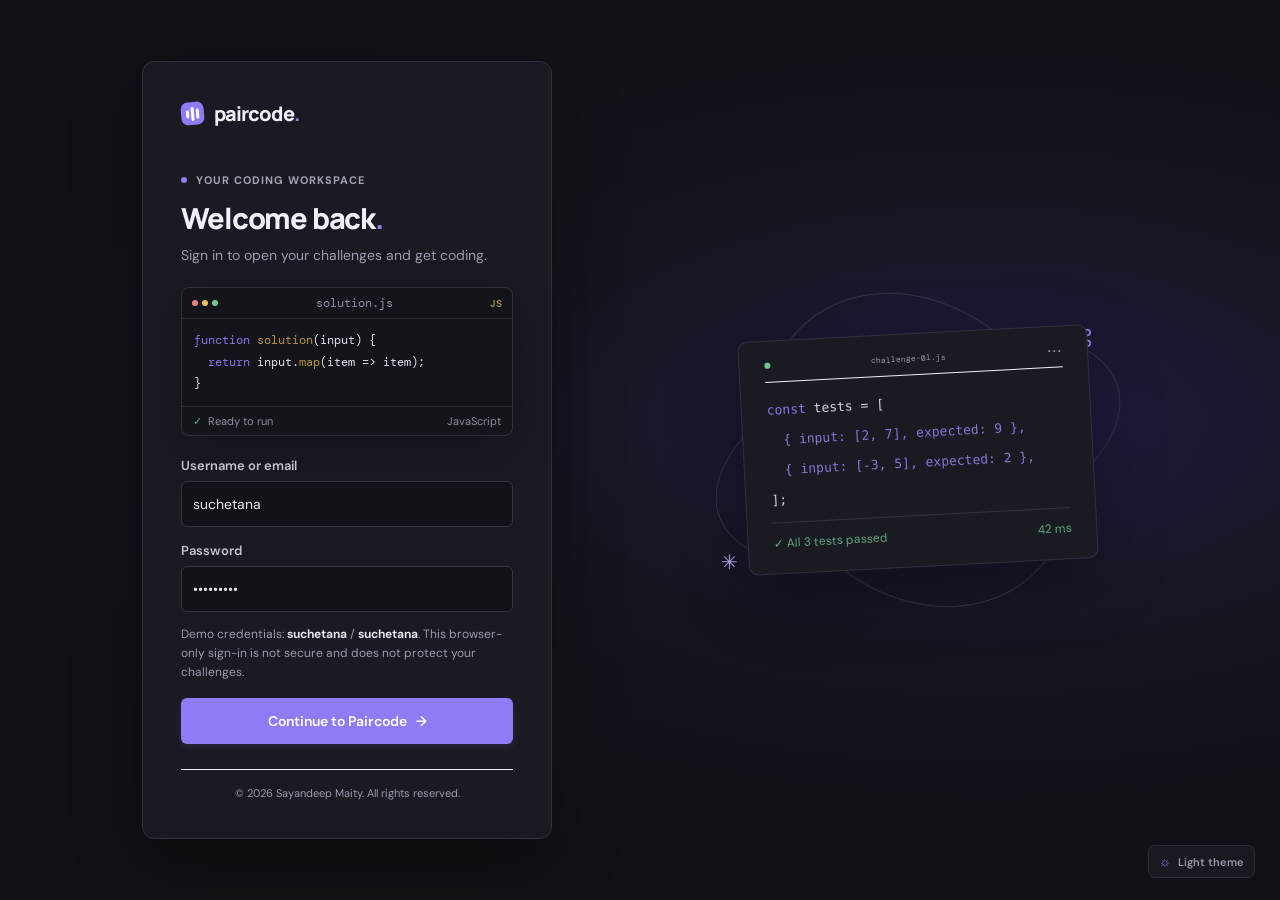
==== commit c390e945: "Add colorful code syntax highlighting Co-authored-by: Copilot <223556219+Copilot@users.noreply.githu" ====
--- a/index.html
+++ b/index.html
@@ -8,12 +8,12 @@
     <link rel="preconnect" href="https://fonts.googleapis.com" />
     <link rel="preconnect" href="https://fonts.gstatic.com" crossorigin />
     <link href="https://fonts.googleapis.com/css2?family=DM+Mono:wght@400;500&family=DM+Sans:wght@400;500;600;700&family=Manrope:wght@400;500;600;700;800&display=swap" rel="stylesheet" />
-    <link rel="stylesheet" href="styles.css" />
+    <link rel="stylesheet" href="styles.css?v=5" />
   </head>
   <body data-theme="dark">
     <section class="login-screen" id="login-screen" aria-labelledby="login-title">
       <div class="login-card">
-        <a class="brand login-brand" href="#" aria-label="Paircode home">
+        <a class="brand login-brand" href="./index.html" aria-label="Paircode home">
           <span class="brand-mark"><span></span><span></span><span></span></span>
           <span>paircode<span class="brand-period">.</span></span>
         </a>
@@ -60,192 +60,7 @@
       </div>
       <button class="theme-toggle login-theme-toggle" type="button" aria-label="Switch to light theme"><span class="theme-toggle-icon">☼</span><span class="theme-toggle-label">Light theme</span></button>
     </section>
-
-    <div class="app-shell" id="app-shell" hidden>
-      <aside class="sidebar">
-        <a class="brand" href="#" aria-label="Paircode home">
-          <span class="brand-mark"><span></span><span></span><span></span></span>
-          <span>paircode<span class="brand-period">.</span></span>
-        </a>
-
-        <div class="sidebar-section-heading">
-          <span>YOUR WORKSPACE</span>
-          <button class="icon-button add-question-button" aria-label="Add a question" title="Add a question">+</button>
-        </div>
-        <button class="nav-item active" id="all-challenges-button">
-          <span class="nav-icon grid-icon">▦</span>
-          <span>All challenges</span>
-          <span class="nav-count" id="challenge-count">3</span>
-        </button>
-        <div class="sidebar-label">CHALLENGES</div>
-        <nav class="challenge-list" id="challenge-list" aria-label="Challenges"></nav>
-
-        <div class="sidebar-bottom">
-          <div class="sidebar-tip">
-            <div class="tip-icon">✳</div>
-            <strong>Make it yours</strong>
-            <p>Add a question and invite someone to solve it with you.</p>
-            <button class="text-button add-question-button">Create a challenge <span>↗</span></button>
-          </div>
-          <div class="profile">
-            <div class="avatar">Y</div>
-            <div class="profile-copy"><strong>Your workspace</strong><span>Free plan</span></div>
-            <button class="icon-button more-button" aria-label="Workspace options">···</button>
-          </div>
-        </div>
-      </aside>
-
-      <main class="main-area">
-        <header class="topbar">
-          <div class="breadcrumb"><span>Workspace</span><span class="crumb-slash">/</span><strong id="breadcrumb-title">Challenges</strong></div>
-          <div class="topbar-actions">
-            <button class="workspace-action" id="progress-button" aria-label="Open progress tracker"><span class="action-icon">◔</span><span>Progress</span><b id="progress-count">0/3</b></button>
-            <button class="workspace-action" id="submissions-button" aria-label="Open submission history"><span class="action-icon">▤</span><span>Submissions</span><b id="submission-count">0</b></button>
-            <div class="avatar-stack" aria-label="You are working solo">
-              <div class="mini-avatar">Y</div>
-              <button class="invite-button" id="invite-button"><span>＋</span> Invite</button>
-            </div>
-            <span class="topbar-divider"></span>
-            <button class="icon-button help-button" id="help-button" aria-label="Help">?</button>
-          </div>
-        </header>
-
-        <div class="workspace-content">
-          <section class="problem-panel" aria-label="Challenge details">
-            <div class="problem-scroll">
-              <div class="problem-meta">
-                <span class="eyebrow"><span class="live-dot"></span> CODING CHALLENGE</span>
-                <button class="icon-button problem-menu" aria-label="Challenge options">···</button>
-              </div>
-              <div class="problem-title-row">
-                <div>
-                  <h1 id="problem-title">Sum Two Numbers</h1>
-                  <div class="problem-tags" id="problem-tags"></div>
-                </div>
-              </div>
-              <p class="problem-description" id="problem-description"></p>
-              <div class="section-rule"></div>
-              <section class="description-section">
-                <h2><span class="section-symbol">▤</span> Description</h2>
-                <div id="problem-body" class="rich-copy"></div>
-              </section>
-              <section class="description-section examples-section">
-                <h2><span class="section-symbol">◉</span> Examples</h2>
-                <div id="examples-list"></div>
-              </section>
-              <section class="description-section constraints-section">
-                <h2><span class="section-symbol">⌘</span> Notes</h2>
-                <ul id="notes-list"></ul>
-              </section>
-            </div>
-            <div class="problem-footer">
-              <span class="keyboard-hint"><kbd>⌘</kbd><kbd>↵</kbd> to run</span>
-              <span class="saved-indicator"><span></span> All changes saved</span>
-            </div>
-          </section>
-
-          <section class="editor-panel" aria-label="Code editor and test results">
-            <div class="editor-topbar">
-              <div class="file-tab"><span class="js-badge">JS</span><span>solution.js</span><span class="unsaved-dot" id="unsaved-dot"></span></div>
-              <div class="editor-tools">
-                <button class="editor-tool" id="reset-button" title="Reset code to starter">↺ <span>Reset</span></button>
-                <span class="tool-divider"></span>
-                <label class="language-select-wrap">
-                  <span class="sr-only">Programming language</span>
-                  <select id="language-select" aria-label="Programming language">
-                    <option value="javascript">JavaScript</option>
-                  </select>
-                  <span class="select-caret">⌄</span>
-                </label>
-              </div>
-            </div>
-            <div class="editor-workspace">
-              <div class="line-numbers" id="line-numbers" aria-hidden="true"></div>
-              <textarea id="code-editor" spellcheck="false" autocapitalize="off" autocomplete="off" aria-label="JavaScript code editor"></textarea>
-            </div>
-            <div class="editor-statusbar">
-              <span><span class="status-dot"></span> JavaScript</span>
-              <span>UTF-8</span>
-              <span>Spaces: 2</span>
-              <span class="editor-status-right">Ln <b id="cursor-line">1</b>, Col <b id="cursor-column">1</b></span>
-            </div>
-            <div class="results-panel">
-              <div class="results-header">
-                <div class="results-title"><span class="results-icon">▤</span><strong>Test results</strong><span class="case-count" id="case-count">3 cases</span></div>
-                <div class="result-actions">
-                  <button class="run-button" id="run-button"><span class="play-icon">▶</span> Run tests <kbd>⌘ ↵</kbd></button>
-                  <button class="submit-button" id="submit-button"><span>✓</span> Submit solution</button>
-                </div>
-              </div>
-              <div class="results-content" id="results-content">
-                <div class="empty-results">
-                  <div class="empty-check">✓</div>
-                  <div><strong>Ready when you are</strong><p>Run your code against the test cases to see how it does.</p></div>
-                </div>
-              </div>
-              <div class="results-footer">
-                <span id="result-summary">No runs yet</span>
-                <button class="add-case-button" id="add-case-button"><span>＋</span> Add test case</button>
-              </div>
-            </div>
-          </section>
-        </div>
-        <footer class="site-footer"><span>© 2026 Sayandeep Maity. All rights reserved.</span><button class="theme-toggle" type="button" aria-label="Switch to light theme"><span class="theme-toggle-icon">☼</span><span class="theme-toggle-label">Light theme</span></button></footer>
-      </main>
-    </div>
-
-    <div class="toast" id="toast" role="status" aria-live="polite"></div>
-    <dialog class="modal" id="question-modal">
-      <form id="question-form" method="dialog">
-        <div class="modal-heading">
-          <div><span class="modal-kicker">NEW CHALLENGE</span><h2>Create a question</h2><p>Set a prompt and the test cases your solver needs to pass.</p></div>
-          <button class="modal-close" type="button" aria-label="Close">×</button>
-        </div>
-        <label class="form-field"><span>Question title</span><input name="title" required maxlength="70" placeholder="e.g. Find the missing number" /></label>
-        <div class="form-row">
-          <label class="form-field"><span>Difficulty</span><select name="difficulty"><option>Easy</option><option>Medium</option><option>Hard</option></select></label>
-          <label class="form-field"><span>Topic</span><input name="topic" maxlength="24" placeholder="e.g. Arrays" /></label>
-        </div>
-        <label class="form-field"><span>Question description</span><textarea name="description" required rows="4" placeholder="Describe the problem and what the function should return."></textarea></label>
-        <div class="form-field">
-          <span>Test cases <small>Use valid JSON for both input and expected output.</small></span>
-          <div class="test-case-fields" id="new-question-tests"></div>
-          <button class="subtle-button" type="button" id="add-question-test">＋ Add another test case</button>
-        </div>
-        <div class="modal-actions"><button class="cancel-button" type="button">Cancel</button><button class="primary-button" type="submit">Create challenge <span>→</span></button></div>
-      </form>
-    </dialog>
-
-    <dialog class="modal compact-modal" id="case-modal">
-      <form id="case-form" method="dialog">
-        <div class="modal-heading"><div><span class="modal-kicker">TEST CASE</span><h2>Add a test case</h2><p>Give your solution another input to handle.</p></div><button class="modal-close" type="button" aria-label="Close">×</button></div>
-        <label class="form-field"><span>Input <small>Valid JSON, such as [2, 7]</small></span><textarea name="input" required rows="3" placeholder="[2, 7]"></textarea></label>
-        <label class="form-field"><span>Expected output <small>Valid JSON, such as 9</small></span><textarea name="expected" required rows="2" placeholder="9"></textarea></label>
-        <div class="modal-actions"><button class="cancel-button" type="button">Cancel</button><button class="primary-button" type="submit">Add case <span>→</span></button></div>
-      </form>
-    </dialog>
-    <dialog class="modal tracker-dialog" id="progress-modal">
-      <div class="modal-heading">
-        <div><span class="modal-kicker">YOUR ACTIVITY</span><h2>Progress tracker</h2><p>See what you have solved and what you are working on.</p></div>
-        <button class="modal-close" type="button" aria-label="Close">×</button>
-      </div>
-      <div class="progress-overview">
-        <div class="progress-ring" id="progress-ring"><strong id="progress-percentage">0%</strong><span>complete</span></div>
-        <div class="progress-overview-copy"><strong id="progress-headline">0 of 3 challenges solved</strong><p>Pass every test case and submit your solution to mark a challenge complete.</p></div>
-      </div>
-      <div class="progress-track"><span id="progress-bar"></span></div>
-      <div class="tracker-list" id="progress-list"></div>
-      <p class="local-data-note">Progress is saved in this browser only. It is not shared with other participants.</p>
-    </dialog>
-    <dialog class="modal tracker-dialog submissions-dialog" id="submissions-modal">
-      <div class="modal-heading">
-        <div><span class="modal-kicker">YOUR CODE</span><h2>Submission history</h2><p>Review the code and test results from each submission.</p></div>
-        <button class="modal-close" type="button" aria-label="Close">×</button>
-      </div>
-      <div class="submission-list" id="submission-list"></div>
-      <p class="local-data-note">Submissions are saved in this browser only.</p>
-    </dialog>
-    <script src="theme.js"></script>
-    <script src="app.js"></script>
+    <script src="theme.js?v=3"></script>
+    <script src="login.js?v=3"></script>
   </body>
 </html>
--- a/styles.css
+++ b/styles.css
@@ -346,3 +346,137 @@
 @media (max-width: 400px) { .dashboard-sidebar .brand > span:last-child { display: none; }.dashboard-nav-link { gap: 5px; }.dashboard-stat-card { padding: 9px 7px; }.dashboard-section-heading h2 { font-size: 15px; } }
 @media (max-width: 740px) { .topbar-actions { gap: 6px; }.workspace-action { gap: 4px; padding: 0 6px; }.workspace-action > span:not(.action-icon) { display: none; }.avatar-stack { display: none; }.topbar-divider { display: none; }.help-button { display: none; }.results-header { gap: 6px; }.result-actions { gap: 5px; }.run-button,.submit-button { gap: 5px; padding: 0 7px; font-size: 9px; }.run-button kbd { display: none; } }
 @media (max-width: 420px) { .workspace-action { padding: 0 5px; }.workspace-action b { font-size: 7px; }.result-actions { gap: 4px; }.submit-button { font-size: 8px; }.results-title { gap: 5px; }.case-count { padding: 3px 4px; } }
+.compiler-notice { border-bottom: 1px solid #e8e7f2; padding: 9px 14px; color: #77798a; font-size: 9px; line-height: 1.5; }
+.compiler-notice a { color: #7164d8; font-weight: 700; }
+.compiler-notice[hidden] { display: none; }
+body[data-theme="dark"] .compiler-notice { border-color: #30313b; color: #a5a6b4; }
+body[data-theme="dark"] .compiler-notice a { color: #b8afff; }
+
+/* Larger type and a brighter editor palette improve readability at a glance. */
+body { font-size: 15px; }
+.sidebar-section-heading,.sidebar-label,.dashboard-section-label { font-size: 11px; }
+.nav-item,.dashboard-nav-link { font-size: 14px; }
+.challenge-item,.breadcrumb,.dashboard-breadcrumb { font-size: 13px; }
+.sidebar-tip strong,.dashboard-profile-copy strong { font-size: 13px; }
+.sidebar-tip p,.text-button,.profile-copy strong,.profile-copy span,.dashboard-profile-copy span { font-size: 12px; }
+.workspace-action,.invite-button,.dashboard-challenges-link,.dashboard-user-chip { font-size: 12px; }
+.problem-scroll { padding: 28px; }
+.eyebrow,.modal-kicker,.dashboard-eyebrow { font-size: 11px; }
+.problem-title-row { margin-top: 18px; }
+.problem-title-row h1 { font-size: clamp(26px, 2.6vw, 34px); }
+.problem-description { font-size: 15px; }
+.problem-tags .tag { padding: 5px 10px; font-size: 12px; }
+.description-section h2 { font-size: 16px; }
+.rich-copy,.constraints-section ul { font-size: 14px; }
+.example-card { padding: 13px 14px; }
+.example-title,.example-line { font-size: 12px; }
+.example-line code { font-size: 12px; }
+.problem-footer,.editor-statusbar { font-size: 11px; }
+.editor-topbar { height: 52px; flex-basis: 52px; padding: 0 19px; }
+.file-tab { gap: 9px; font-size: 14px; }
+.js-badge { width: auto; min-width: 24px; height: 22px; padding: 0 5px; border-radius: 5px; color: #e5f1ff; background: linear-gradient(135deg,#4778ed,#7967f2); font-size: 11px; }
+.editor-tool,.language-select-wrap select { font-size: 13px; }
+.editor-tool span { font-size: 12px; }
+.language-select-wrap select { width: 104px; }
+.editor-workspace { background: #11131b; }
+.line-numbers { width: 54px; flex-basis: 54px; padding-right: 16px; color: #626980; font-size: 13px; line-height: 25px; }
+.code-input-wrap { position: relative; min-width: 0; min-height: 100%; flex: 1; overflow: hidden; }
+.syntax-highlight { position: absolute; inset: 0; width: max-content; min-width: 100%; min-height: 100%; margin: 0; padding: 0; overflow: visible; pointer-events: none; white-space: pre; font: 15px/25px var(--mono); tab-size: 2; }
+.syntax-highlight code { color: #dbe4ff; font: inherit; }
+.syntax-keyword { color: #d6a1ff; }
+.syntax-string { color: #b8f28b; }
+.syntax-comment { color: #8590a8; font-style: italic; }
+.syntax-number,.syntax-constant { color: #ffad83; }
+.syntax-function { color: #82c9ff; }
+.syntax-operator { color: #ff83bc; }
+.syntax-preprocessor { color: #ffd580; }
+.editor-workspace textarea { position: absolute; z-index: 1; inset: 0; width: 100%; height: 100%; color: transparent; -webkit-text-fill-color: transparent; font-size: 15px; line-height: 25px; caret-color: #c6a8ff; text-shadow: none; overflow: auto; }
+.editor-workspace textarea::selection { color: #fff; background: #6755c777; }
+.editor-statusbar { height: 32px; flex-basis: 32px; gap: 17px; }
+.status-dot { width: 7px; height: 7px; background: #55d6a0; box-shadow: 0 0 9px #55d6a077; }
+.results-panel { color: #e7e9f2; border-color: #252735; background: #0b0c11; }
+.results-header { min-height: 58px; height: 58px; flex-basis: 58px; padding: 0 18px; }
+.results-title strong { color: #f0f1fa; font-size: 15px; }
+.results-icon { color: #a895ff; font-size: 18px; }
+.case-count { padding: 4px 8px; color: #c0c4d4; background: #202231; font-size: 12px; }
+.run-button,.submit-button { min-height: 36px; padding: 0 12px; font-size: 12px; }
+.play-icon { font-size: 10px; }
+.run-button kbd { font-size: 10px; }
+.results-content { padding: 0 18px; }
+.empty-results strong { color: #eef0fa; font-size: 14px; }
+.empty-results p { color: #a5a9ba; font-size: 12px; }
+.empty-check { color: #b6a8ff; border-color: #60548f; background: #201b35; }
+.result-case { border-color: #303345; background: #11131a; }
+.result-case-head { padding: 10px 13px; color: #aeb3c5; background: #171a25; font-size: 12px; }
+.result-case-head strong { color: #f0f1fa; font-size: 13px; }
+.result-case-head .pass-label { color: #64e0a5; }
+.result-case-head .fail-label { color: #ff858b; }
+.result-case-body { gap: 10px; padding: 12px 13px; }
+.result-value span { color: #a2a7bb; font-size: 10px; }
+.result-value code { color: #e0e4f0; font-size: 12px; }
+.case-error { padding: 0 13px 10px; color: #ff9298; font-size: 12px; }
+.run-error { border-color: #57353e; color: #ff9fa5; background: #211317; font-size: 12px; }
+.results-footer { min-height: 42px; height: 42px; flex-basis: 42px; padding: 0 18px; color: #afb4c5; font-size: 12px; }
+.add-case-button { color: #c0b5ff; font-size: 12px; }
+.add-case-button:hover { color: #e0d9ff; }
+.compiler-notice { border-color: #272b3a; color: #b5bbce; background: #11131a; font-size: 12px; }
+.compiler-notice a { color: #b9aaff; }
+.toast { font-size: 13px; }
+.theme-toggle { font-size: 11px; }
+.dashboard-welcome p { font-size: 14px; }
+.dashboard-primary-link { font-size: 13px; }
+.dashboard-stat-label,.dashboard-stat-card > small { font-size: 11px; }
+.dashboard-stat-card > strong { font-size: 30px; }
+.dashboard-section-heading h2 { font-size: 20px; }
+.dashboard-topic,.dashboard-status,.dashboard-difficulty,.dashboard-card-link { font-size: 11px; }
+.dashboard-challenge-card h3 { font-size: 15px; }
+.dashboard-challenge-card > p { font-size: 12px; }
+.dashboard-recent-copy strong { font-size: 12px; }
+.dashboard-recent-copy small,.dashboard-recent-result { font-size: 11px; }
+.site-footer,.dashboard-footer { font-size: 11px; }
+.login-heading p { font-size: 14px; }
+.login-field { font-size: 13px; }
+.login-field input { height: 46px; font-size: 14px; }
+.login-notice { font-size: 12px; }
+.login-error { font-size: 13px; }
+.login-submit { height: 46px; font-size: 14px; }
+.copyright { font-size: 11px; }
+.login-code-top { font-size: 10px; }
+.login-code-top code,.login-code-window pre { font-size: 12px; }
+.login-code-status { font-size: 11px; }
+.decoration-card { font-size: 13px; }
+.decoration-check { font-size: 12px; }
+.modal-heading p { font-size: 13px; }
+.form-field { font-size: 13px; }
+.form-field small,.test-case-input label { font-size: 11px; }
+.form-field input,.form-field textarea,.form-field select { font-size: 14px; }
+.test-case-input textarea { font-size: 12px; }
+.subtle-button,.cancel-button,.primary-button { font-size: 13px; }
+
+body[data-theme="dark"] .editor-panel { border-color: #39324f; box-shadow: 0 8px 32px #0005, 0 0 0 1px #a38bff12; }
+body[data-theme="dark"] .editor-topbar { border-color: #343047; background: linear-gradient(100deg,#211d34,#191a23 70%); }
+body[data-theme="dark"] .file-tab { border-bottom-color: #9a83ff; color: #e5e2f8; }
+body[data-theme="dark"] .editor-workspace { border-color: #282a39; background: radial-gradient(ellipse at 0 0,#1c1a2c 0,#12131b 48%); }
+body[data-theme="dark"] .line-numbers { border-right: 1px solid #292a39; color: #727a94; }
+body[data-theme="dark"] .editor-workspace textarea { color: transparent; -webkit-text-fill-color: transparent; text-shadow: none; }
+body[data-theme="dark"] .editor-statusbar { border-color: #303142; color: #a5a8be; background: #151620; }
+body[data-theme="dark"] .results-panel { border-color: #292b38; background: #090a0e; }
+body[data-theme="dark"] .results-header { background: #0d0e13; }
+body[data-theme="dark"] .results-footer { border-color: #282a35; background: #0d0e13; }
+body[data-theme="dark"] .case-count { color: #d0c9ff; background: #28243f; }
+body[data-theme="light"] .editor-topbar { border-color: #e4e0fb; background: linear-gradient(100deg,#f2efff,#fff 70%); }
+body[data-theme="light"] .editor-panel { border-color: #ded9fb; }
+body[data-theme="light"] .file-tab { border-bottom-color: #7f69f5; color: #36334b; }
+body[data-theme="light"] .editor-workspace { border-color: #d9def2; background: radial-gradient(ellipse at 0 0,#ecebff 0,#f3f5fc 50%); }
+body[data-theme="light"] .line-numbers { border-right: 1px solid #dfe1f0; color: #8087a3; }
+body[data-theme="light"] .editor-workspace textarea { color: transparent; -webkit-text-fill-color: transparent; text-shadow: none; }
+body[data-theme="light"] .syntax-highlight code { color: #26304d; }
+body[data-theme="light"] .syntax-keyword { color: #8b3ac7; }
+body[data-theme="light"] .syntax-string { color: #39853d; }
+body[data-theme="light"] .syntax-comment { color: #78819a; }
+body[data-theme="light"] .syntax-number,body[data-theme="light"] .syntax-constant { color: #c04b28; }
+body[data-theme="light"] .syntax-function { color: #1769aa; }
+body[data-theme="light"] .syntax-operator { color: #c02d73; }
+body[data-theme="light"] .syntax-preprocessor { color: #9a6500; }
+body[data-theme="light"] .editor-statusbar { border-color: #dfe1f0; color: #626a83; background: #e9ebf5; }
+body[data-theme="light"] .results-panel { border-color: #292b38; }
